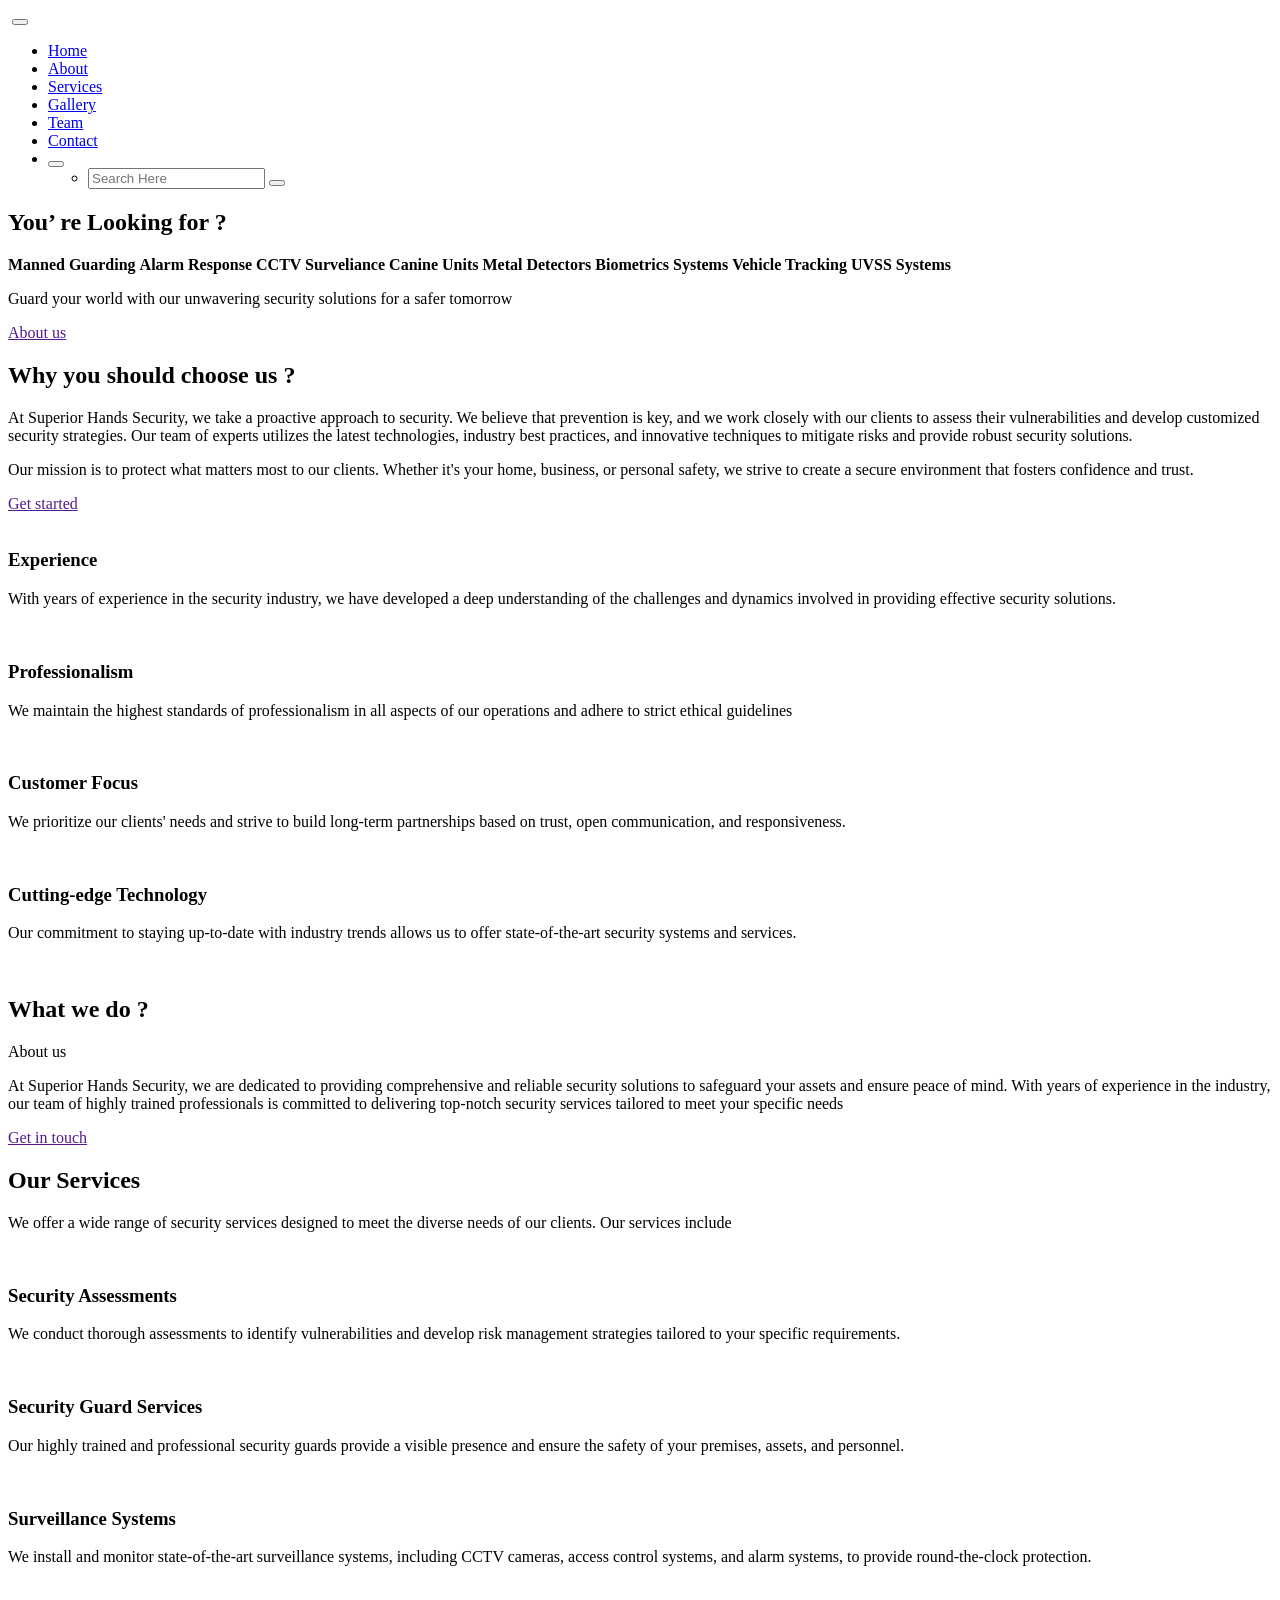
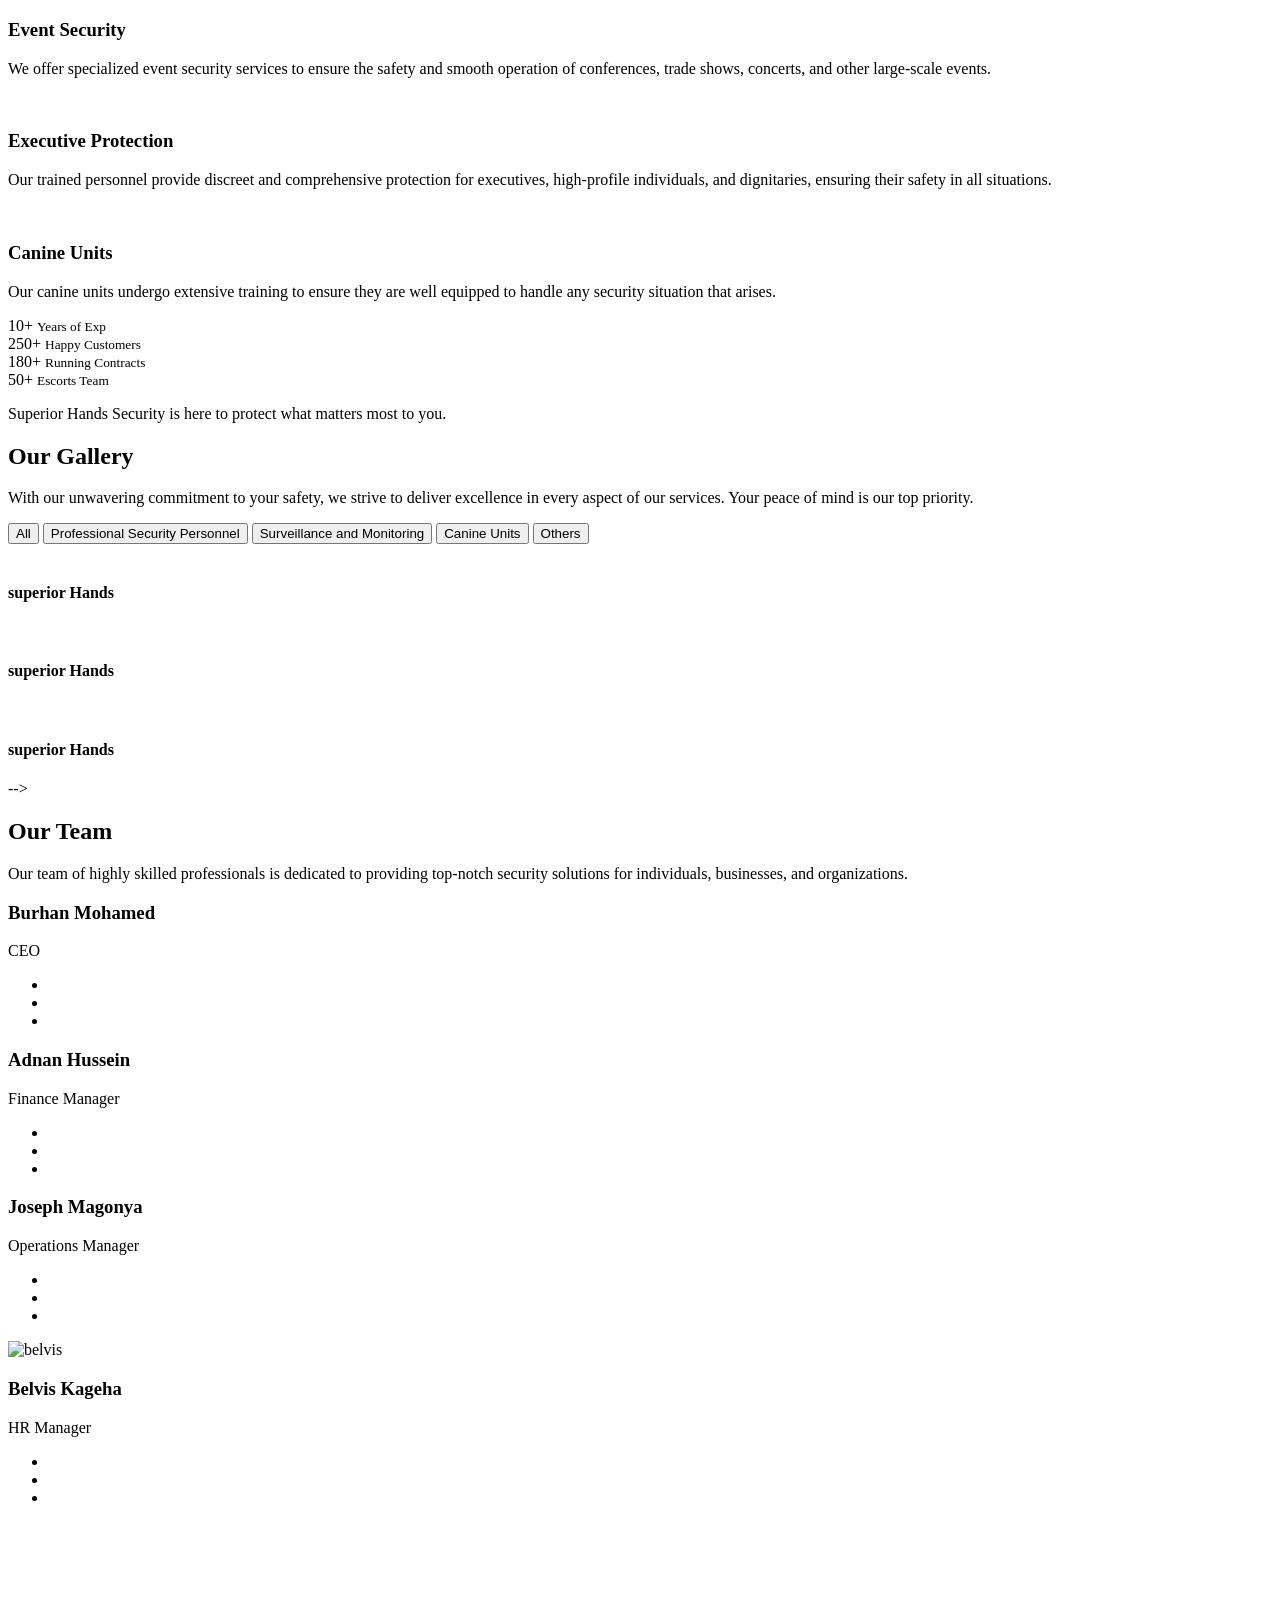
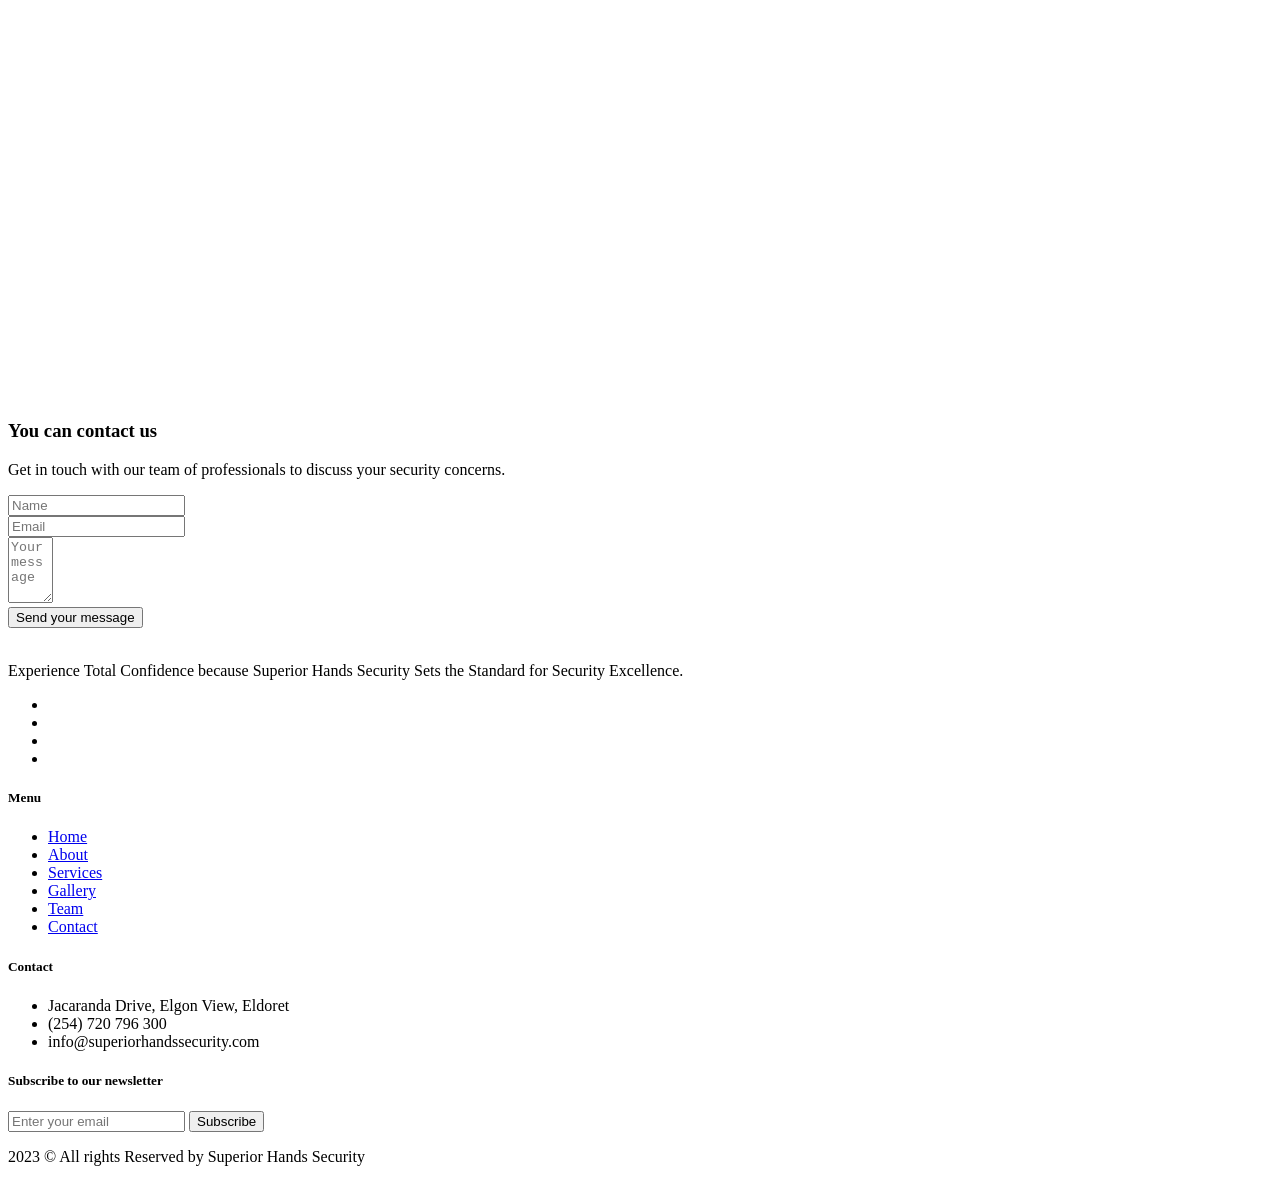
==== index.html @ 791e4190 "Add files via upload" ====
<!DOCTYPE html>
<html lang="en">

<head>
    <!--Metas-->
    <meta charset="UTF-8">
    <meta http-equiv="X-UA-Compatible" content="IE=edge">
    <meta name="viewport" content="width=device-width, initial-scale=1">
    <meta name="description" content="Studuio Landing page Template">
    <title>Superior Hands Security </title>

    <!--External Stylesheets css-->

    <!-- Bootstrap -->
    <link rel="stylesheet" href="assets/css/bootstrap.min.css">

    <!--elegant icon font -->
    <link rel="stylesheet" href="assets/css/elegant-icons.css">
    <!--Animate -->
    <link rel="stylesheet" href="assets/css/animate.css">

    <!-- Owl-carousel-->
    <link rel="stylesheet" href="assets/css/owl.carousel.min.css">
    <link rel="stylesheet" href="assets/css/owl.theme.default.min.css">

    <!-- venobox.css-->

    <link rel="stylesheet" href="assets/css/venobox.css" type="text/css" />


    <!-- Magnific Popup-->
    <link rel="stylesheet" href="assets/css/magnific-popup.css">

    <!--Template Stylesheets css-->

    <link rel="stylesheet" href="assets/css/style.css">
    <link rel="stylesheet" href="assets/css/responsive.css">


    <!-- Fonts styles -->

    <link href="https://fonts.googleapis.com/css?family=Open+Sans:300,400,400i,600,700,800" rel="stylesheet">



    <!-- Favicon -->
    <link rel="shortcut icon" href="assets/images/favicon.png" type="image/x-icon">
    <link rel="icon" href="assets/images/favicon.png" type="image/x-icon">

    <script src="assets/js/modernizr.js"></script>


    <!--[if lt IE 9]>
  <script src="assets/js/html5shiv.min.js"></script>
  <script src="assets/js/respond.min.js"></script>
<![endif]-->
</head>


<body data-spy="scroll" data-target=".navbar-default" data-offset="100">

  <!-- Page Preloader -->

  <div id="loading-page">
    <div id="loading-center-page">
        <div id="loading-center-absolute">

            <div class="loader"></div>
        </div>
    </div>

</div>

<div class="warpper clearfix">


    <header class="navbar-header">

        <nav class="navbar navbar-expand-lg fixed-top">
            <div class="container">

                <a class="navbar-brand" href="#"><img src="assets/images/superior logo.png" alt=""></a>
                <button class="navbar-toggler" type="button" data-toggle="collapse" data-target="#navbarSupportedContent" aria-controls="navbarSupportedContent" aria-expanded="false" aria-label="Toggle navigation">
<span class="navbar-toggler-icon icon_menu"></span>
 </button>

                <div class="collapse navbar-collapse " id="navbarSupportedContent">
                    <ul class="navbar-nav ml-auto">
                           <li class="nav-item active">
                            <a data-scroll="" class="nav-link section-scroll" href="#home">Home</a>
                        </li>
                        <li class="nav-item">
                            <a data-scroll="" class="nav-link section-scroll" href="#about">About</a>
                        </li>
                        <li class="nav-item">
                            <a data-scroll="" class="nav-link section-scroll" href="#services">Services</a>
                        </li>
                        <li class="nav-item">
                            <a data-scroll="" class="nav-link section-scroll" href="#portfolio">Gallery</a>
                        </li>
                        <li class="nav-item">
                            <a data-scroll="" class="nav-link section-scroll" href="#team">Team</a>
                        </li>
                        <!-- <li class="nav-item">
                            <a data-scroll="" class="nav-link section-scroll" href="#blog">Blog</a>
                        </li> -->
                         <!-- <li>
                        <a data-scroll=""  class="nav-link section-scroll" href="#testimonials">Testimonials</a>
                    </li> -->
                        
                          <li>
                        <a data-scroll="" href="#contact" class="nav-link section-scroll">Contact</a>
                    </li>
                        <li>

                            <div class="btn-outer">

                                <div class="dropdown">
                                    <button class="search-box-btn dropdown-toggle" type="button" id="dropdownMenu3" data-toggle="dropdown" aria-haspopup="true" aria-expanded="false"><span class=" icon_search"></span></button>
                                    <ul class="dropdown-menu pull-right search-panel" aria-labelledby="dropdownMenu3">
                                        <li class="panel-outer">
                                            <div class="form-container">
                                                <form method="get" action="#">
                                                    <div class="form-group">
                                                        <input type="search" name="field-name" value="" placeholder="Search Here" required="">
                                                        <button type="submit" class="search-btn"><span class=" icon_search"></span></button>
                                                    </div>
                                                </form>
                                            </div>
                                        </li>
                                    </ul>
                                </div>

                            </div>

                        </li>
                    </ul>

                </div>
            </div>
        </nav>



    </header>
    <!--Header-->

        <!--Begin Hero Section-->

        <section id="home" class="pd-tp-80 hero">



            <div class="container">

                <div class="row">

                    <div class="col-md-12 col-xs-12 col-sm-12">

                        <div class="hero-text">

                            <h2>You’ re Looking for ?</h2>


                            <div id="typed-strings">

                                <b>Manned Guarding</b>
                                <b>Alarm Response</b>
                                <b>CCTV Surveliance</b>
                                <b>Canine Units</b>
                                <b>Metal Detectors</b>
                                <b>Biometrics Systems</b>
                                <b>Vehicle Tracking</b>
                                <b>UVSS Systems</b>

                            </div>

                            <span id="typed"></span>

                            <p>Guard your world with our unwavering security solutions for a safer tomorrow</p>

                            <a href="" class="btn btn-red">About us </a>
                        </div>
                    </div>
                </div>
            </div>
        </section>


        <!--About-->


        <section id="about" class="padd-80">

            <!--container-->

            <div class="container">
                <div class="row ">

                    <div class="col-lg-5 col-md-5 col-xs-12">


                        <h2 class="title-h2">Why you should choose us ?</h2>

                        <p class="font-p mg-tp-30 mg-bt-30">

                            At Superior Hands Security, we take a proactive approach to security. We believe that prevention is key, and we work closely with our clients to assess their vulnerabilities and develop customized security strategies. Our team of experts utilizes the latest technologies, industry best practices, and innovative techniques to mitigate risks and provide robust security solutions.

                        </p>

                        <p class="font-p mg-tp-30 mg-bt-30">

                            Our mission is to protect what matters most to our clients. Whether it's your home, business, or personal safety, we strive to create a secure environment that fosters confidence and trust.

                        </p>

                        <a href="" class="btn btn-red">Get started</a>
                    </div>

                    <div class="col-lg-7 col-md-7 col-xs-12">

                        <div class="row">

                            <div class="col-md-6 col-lg-6 col-xs-12">
                                <div class="icon-block ">

                                    <img src="assets/images/experience_3504016.png" alt="">
                                    <h3>Experience</h3>
                                    <p>With years of experience in the security industry, we have developed a deep understanding of the challenges and dynamics involved in providing effective security solutions.</p>

                                </div>
                            </div>

                            <div class="col-md-6 col-lg-6 col-xs-12">

                                <div class="icon-block ">

                                    <img src="assets/images/badge_5250730.png" alt="">
                                    <h3>Professionalism</h3>
                                    <p>We maintain the highest standards of professionalism in all aspects of our operations and adhere to strict ethical guidelines
                                    </p>

                                </div>
                            </div>

                            <div class="col-md-6 col-lg-6 col-xs-12">
                                <div class="icon-block mg-bt-0">

                                    <img src="assets/images/client_6009897.png" alt="">
                                    <h3>Customer Focus</h3>
                                    <p>We prioritize our clients' needs and strive to build long-term partnerships based on trust, open communication, and responsiveness.</p>

                                </div>
                            </div>

                            <div class="col-md-6 col-lg-6 col-xs-12">
                                <div class="icon-block mg-bt-0">

                                    <img src="assets/images/data-integration_8840655.png" alt="">
                                    <h3>Cutting-edge Technology</h3>
                                    <p>Our commitment to staying up-to-date with industry trends allows us to offer state-of-the-art security systems and services.</p>

                                </div>
                            </div>
                        </div>
                    </div>
                </div>
            </div>
            <!--container-->

        </section>


        <section id="about-features">
            <div class="row">

                <div class="col-lg-6 col-md-6 col-xs-12 bg-image-left bg-video">

                    <div class="video-box">
                        <div class="ply-btn">
                            <a href="./assets/images/video/superior hands security.mp4" class="video-modal"> <img src="assets/images/play.svg" alt=""></a>
                        </div>

                    </div>

                </div>

                <div class="col-lg-6 col-md-6 col-xs-12 bg-left">
                    <div class="features-text">

                        <h2 class="title-h2">What we do ?</h2>
                        <span>About us</span>

                        <p>At Superior Hands Security, we are dedicated to providing comprehensive and reliable security solutions to safeguard your assets and ensure peace of mind. With years of experience in the industry, our team of highly trained professionals is committed to delivering top-notch security services tailored to meet your specific needs
                        </p>
                        <a href="" class="btn btn-red">Get in touch</a>
                    </div>

                </div>
            </div>

        </section>


        <!-- <section id="about-features-1" class="padd-80 ">

            <div class="container">

                <div class="row">

                    <div class="col-lg-6 col-md-6 col-xs-12">


                        <h2 class="title-h2"> Digital Design Studio </h2>
                       <p class="mg-tp-30">

                            Sed ut perspiciatis unde omnis iste natus error sit voluptatem accusantium doloremque laudantium, totam rem aperiam, eaque ipsa quae ab illo inventore veritatis et quasi architecto beatae vitae dicta sunt explicabo.

                        </p>
                        
                        <p class="mg-bt-30">Lorem ipsum dolor sit amet, consectetur adipiscing elit, sed do eiusmod tempor incididunt ut labore et dolore magna aliqua. </p>
                        <div class="row">
                            <div class="col-lg-6 col-md-6">
                                <ul class="list-p">

                                    <li>Excepteur sint occaecat</li>
                                    <li>Excepteur sint occaecat</li>
                                    <li>Excepteur sint occaecat</li>
                                </ul>
                            </div>
                            <div class="col-lg-6 col-md-6">
                                <ul class="list-p">

                                    <li>Excepteur sint occaecat</li>
                                    <li>Excepteur sint occaecat</li>
                                    <li>Excepteur sint occaecat</li>
                                </ul>
                            </div>



                        </div>




                    </div>

                    <div class="col-lg-6 col-md-6 col-xs-12">

                        <h2 class="title-h2">What we offer ? </h2>
                        <p class="mg-tp-30">Sed ut perspiciatis unde omnis iste natus error sit voluptatem accusantium. Ut enim ad minim veniam, quis nostrud exercitation</p>

                           <div class="progrees-bar-content">
                            <div class="progrees-bar-text clearfix">
                                <span class=" float-left">  Web Hosting</span>
                            </div>

                            <div class="progress">
                              <div class="progress-bar" role="progressbar" aria-valuenow="70" aria-valuemin="0" aria-valuemax="100">70</div>
                             </div>
                     
                        </div>
                        <div class="progrees-bar-content">
                            <div class="progrees-bar-text clearfix">
                                <span class=" float-left"> Web Design</span>
                            </div>

                            <div class="progress">
                              <div class="progress-bar" role="progressbar" aria-valuenow="90" aria-valuemin="0" aria-valuemax="100">90</div>
                            </div>

                        </div>

                        <div class="progrees-bar-content">
                            <div class="progrees-bar-text clearfix">
                                <span class=" float-left">BRANDING</span>
                             </div>

                            <div class="progress">
                            <div class="progress-bar" role="progressbar" aria-valuenow="60" aria-valuemin="0" aria-valuemax="100">60</div>
                            </div>

                        </div>

                    </div>
                </div>


            </div>

        </section> -->


        <section id="services" class="pd-tp-80 pd-bt-20 bg-color ">

            <div class="container">

                <div class="row">
                    
                      <div class="row-centered">
                        <div class="col-centered col-lg-7">

                            <h2 class="title-h2">Our Services </h2>

                            <p class="font-p mg-tp-30 mg-bt-60">
                                We offer a wide range of security services designed to meet the diverse needs of our clients. Our services include

                            </p>

                        </div>


                    </div>
                    

                    <div class="col-lg-4 col-md-4">
                        <div class="service-block">

                            <img src="assets/images/quality-assurance_3474762.png" alt="">

                            <h3>Security Assessments</h3>
                            <p>We conduct thorough assessments to identify vulnerabilities and develop risk management strategies tailored to your specific requirements.
                            </p>


                        </div>

                    </div>

                    <div class="col-lg-4 col-md-4">
                        <div class="service-block">

                            <img src="assets/images/policeman_1022382.png" alt="">

                            <h3>Security Guard Services</h3>
                            <p>Our highly trained and professional security guards provide a visible presence and ensure the safety of your premises, assets, and personnel.
                            </p>


                        </div>

                    </div>

                    <div class="col-lg-4 col-md-4">
                        <div class="service-block">

                            <img src="assets/images/cctv-camera_2642550.png" alt="">

                            <h3>Surveillance Systems</h3>
                            <p>We install and monitor state-of-the-art surveillance systems, including CCTV cameras, access control systems, and alarm systems, to provide round-the-clock protection.
                            </p>


                        </div>

                    </div>

                   <div class="col-lg-4 col-md-4">
                        <div class="service-block">

                            <img src="assets/images/schedule_10002365.png" alt="">

                            <h3>Event Security</h3>
                            <p>We offer specialized event security services to ensure the safety and smooth operation of conferences, trade shows, concerts, and other large-scale events.
                            </p>


                        </div>

                    </div>


                   <div class="col-lg-4 col-md-4">
                        <div class="service-block">

                            <img src="assets/images/insurance_6426910.png" alt="">

                            <h3>Executive Protection</h3>
                            <p>Our trained personnel provide discreet and comprehensive protection for executives, high-profile individuals, and dignitaries, ensuring their safety in all situations.
                            </p>


                        </div>

                    </div>

                   <div class="col-lg-4 col-md-4">
                        <div class="service-block">

                            <img src="assets/images/dog_7767490.png" alt="">

                            <h3>Canine Units</h3>
                            <p>Our canine units undergo extensive training to ensure they are well equipped to handle any security situation that arises.
                            </p>


                        </div>

                    </div>

                </div>
            </div>

        </section>


        <section id="numbers" class="padd-40 bg-color-1">
            <div class="container">

                <div class="row">

                    <div class="col-lg-8 col-md-8">
                        <div class="row">
                            <div class="number-block  col-lg-3 col-md-3">
                                <span>10+</span>

                                <small>Years of Exp </small>

                            </div>
                            <div class="number-block   col-lg-3 col-md-3">
                                <span>250+</span>

                                <small>Happy Customers</small>

                            </div>

                            <div class="number-block  col-lg-3 col-md-3">
                                <span>180+</span>

                                <small>Running Contracts</small>

                            </div>

                            <div class="number-block  col-lg-3 col-md-3">
                                <span>50+</span>

                                <small>Escorts Team </small>

                            </div>


                        </div>



                    </div>

                    <div class="col-lg-4 col-md-4">
                        <div class="number-text">
                            <p>Superior Hands Security is here to protect what matters most to you. </p>
                        </div>

                    </div>

                </div>


            </div>
        </section>
      
         <section id="portfolio" class="padd-80 ">

            <div class="container">

                <div class="row">

                    <div class="row-centered">
                        <div class="col-centered col-lg-7">

                            <h2 class="title-h2">Our Gallery </h2>

                            <p class="font-p mg-tp-30 mg-bt-60">
                                With our unwavering commitment to your safety, we strive to deliver excellence in every aspect of our services. Your peace of mind is our top priority.

                            </p>

                        </div>

                        <div class="project-holder">


                            <div class="filter-tab">

                                <button class="btn active filter-btn" data-filter="all">All</button>
                                <button class="btn  filter-btn" data-filter="branding">Professional Security Personnel</button>
                                <button class="btn  filter-btn" data-filter="Web-design">Surveillance and Monitoring</button>
                                <button class="btn   filter-btn" data-filter="Graphic-design">Canine Units</button>
                                <button class="btn  filter-btn" data-filter="other">Others</button>
                            </div>

                            <div class="projetc-inner">

                                <div class="row">

                                    <div class=" col-lg-4 col-md-4">

                                        <div class="filter all branding  Web-design other Graphic-design">

                                            <div class="project_product">

                                                <div class="project-holder">


                                                    <img src="assets/images/portflio/superior1.jpeg" class="img-responsive" alt="" title="">

                                                    <div class="text-holder">
                                                        <div class="text-holder-outer">
                                                            <div class="text-holder-inner">
                                                                <h4>superior Hands</h4>

                                                                <div class="icon-holder">
                                                                    <a href="assets/images/portflio/superior1.jpeg" class="modal-venobox project-link"> 
                                        <i class=" icon_zoom-in_alt"></i>
                                     </a>

                                                                    <!-- <a href="single-portflio.html" class=" project-link"> 
                                        <i class="icon_link_alt"></i> -->
                                     </a>
                                                                </div>

                                                            </div>
                                                        </div>
                                                    </div>




                                                </div>


                                            </div>
                                        </div>

                                    </div>

                                   <div class=" col-lg-4 col-md-4">
                                        <div class="filter all branding Web-design other Graphic-design">

                                            <div class="project_product">

                                                <div class="project-holder">


                                                    <img src="assets/images/portflio/superior2.jpg" class="img-responsive" alt="" title="">

                                                    <div class="text-holder">
                                                        <div class="text-holder-outer">
                                                            <div class="text-holder-inner">
                                                                <h4>superior Hands</h4>

                                                                <div class="icon-holder">
                                                                    <a href="assets/images/portflio/superior2.jpg" class="modal-venobox project-link"> 
                                        <i class=" icon_zoom-in_alt"></i>
                                     </a>

                                                                    <!-- <a href="single-portflio.html" class=" project-link"> 
                                        <i class="icon_link_alt"></i> -->
                                     </a>
                                                                </div>

                                                            </div>
                                                        </div>
                                                    </div>




                                                </div>


                                            </div>
                                        </div>

                                    </div>
                                   <div class=" col-lg-4 col-md-4">
                                        <div class="filter all branding Web-design other Graphic-design">

                                            <div class="project_product">

                                                <div class="project-holder">


                                                    <img src="assets/images/portflio/superior3.jpg" class="img-responsive" alt="" title="">

                                                    <div class="text-holder">
                                                        <div class="text-holder-outer">
                                                            <div class="text-holder-inner">
                                                                <h4>superior Hands</h4>

                                                                <div class="icon-holder">
                                                                    <a href="assets/images/portflio/superior3.jpg" class="modal-venobox project-link"> 
                                        <i class=" icon_zoom-in_alt"></i>
                                     </a>

                                                                    <!-- <a href="single-portflio.html" class=" project-link"> 
                                        <i class="icon_link_alt"></i> -->
                                     </a>
                                                                </div>

                                                            </div>
                                                        </div>
                                                    </div>




                                                </div>


                                            </div>
                                        </div>

                                    </div>
                                   <!-- <div class=" col-lg-4 col-md-4">
                                        <div class="filter all   Web-design other Graphic-design ">

                                            <div class="project_product">

                                                <div class="project-holder">


                                                    <img src="assets/images/portflio/4.jpg" class="img-responsive" alt="" title="">

                                                    <div class="text-holder">
                                                        <div class="text-holder-outer">
                                                            <div class="text-holder-inner">
                                                                <h4>superior Hands</h4>

                                                                <div class="icon-holder">
                                                                    <a href="assets/images/portflio/4.jpg" class="modal-venobox project-link"> 
                                                              <i class=" icon_zoom-in_alt"></i>
                                                                      </a>

                                                                    <a href="single-portflio.html" class=" project-link"> 
                                                               <i class="icon_link_alt"></i>
                                                                     </a>
                                                                </div>

                                                            </div>
                                                        </div>
                                                    </div>




                                                </div>


                                            </div>
                                        </div>

                                    </div> -->
                                    <!-- <div class=" col-lg-4 col-md-4">
                                        <div class="filter all other Web-design">

                                            <div class="project_product">

                                                <div class="project-holder">


                                                    <img src="assets/images/portflio/5.jpg" class="img-responsive" alt="" title="">

                                                    <div class="text-holder">
                                                        <div class="text-holder-outer">
                                                            <div class="text-holder-inner">
                                                                <h4>superior Hands</h4>

                                                                <div class="icon-holder">
                                                                    <a href="assets/images/portflio/5.jpg" class="modal-venobox project-link"> 
                                        <i class=" icon_zoom-in_alt"></i>
                                     </a>

                                                                    <a href="single-portflio.html" class=" project-link"> 
                                        <i class="icon_link_alt"></i>
                                     </a>
                                                                </div>

                                                            </div>
                                                        </div>
                                                    </div>




                                                </div>


                                            </div>
                                        </div>

                                    </div> -->

                                    <!-- <div class=" col-lg-4 col-md-4">
                                        <div class="filter all Web-design">

                                            <div class="project_product">

                                                <div class="project-holder">


                                                    <img src="assets/images/portflio/6.jpg" class="img-responsive" alt="" title="">

                                                    <div class="text-holder">
                                                        <div class="text-holder-outer">
                                                            <div class="text-holder-inner">
                                                                <h4>Superior Hands </h4>

                                                                <div class="icon-holder">
                                                                    <a href="assets/images/portflio/6.jpg" class="modal-venobox project-link"> 
                                        <i class=" icon_zoom-in_alt"></i>
                                     </a>

                                                                    <a href="single-portflio.html" class=" project-link"> 
                                        <i class="icon_link_alt"></i>
                                     </a>
                                                                </div>

                                                            </div>
                                                        </div>
                                                    </div>




                                                </div>


                                            </div>
                                        </div>

                                    </div> -->




                                </div>

                            </div>
                        </div>
                    </div>





                </div>




            </div>


        </section> -->

       <section id="team" class="padd-80 bg-color">
            <div class="container">

                <div class="row">

                    <div class="row-centered">
                        <div class="col-centered col-lg-7">

                            <h2 class="title-h2">Our Team</h2>

                            <p class="font-p mg-tp-30 mg-bt-60">
                                Our team of highly skilled professionals is dedicated to providing top-notch security solutions for individuals, businesses, and organizations.
   
                            </p>

                        </div>
                    </div>

                    <div class="col-lg-3 col-md-3">

                        <div class="team-bloc">
                            <!-- <img src="assets/images/team/abdimalik.jpg" alt=""> -->

                            <h3>Burhan Mohamed</h3>
                            <span>CEO</span>
                            <ul class="social-icon">
                                <li><a href=""><i class="social_facebook"></i></a></li>
                                <li><a href=""><i class="social_twitter"></i></a></li>
                                <li><a href=""><i class="social_linkedin"></i></a></li>
                            </ul>
                        </div>

                    </div>

                    <div class="col-lg-3 col-md-3">

                        <div class="team-bloc">
                            <!-- <img src="assets/images/team/team2.jpg" alt=""> -->

                            <h3>Adnan Hussein</h3>
                            <span>Finance Manager</span>
                            <ul class="social-icon">
                                <li><a href=""><i class="social_facebook"></i></a></li>
                                <li><a href=""><i class="social_twitter"></i></a></li>
                                <li><a href=""><i class="social_linkedin"></i></a></li>
                            </ul>
                        </div>

                    </div>
                    <div class="col-lg-3 col-md-3">

                        <div class="team-bloc">
                            <!-- <img src="assets/images/team/team3.jpg" alt=""> -->

                            <h3>Joseph Magonya</h3>
                            <span>Operations Manager</span>
                            <ul class="social-icon">
                                <li><a href=""><i class="social_facebook"></i></a></li>
                                <li><a href=""><i class="social_twitter"></i></a></li>
                                <li><a href=""><i class="social_linkedin"></i></a></li>
                            </ul>
                        </div>

                    </div>

                    <div class="col-lg-3 col-md-3">
                        <img src="./assets/images/team/d00801ae-f49b-4c2d-93d0-4143d74c8811.jpeg" alt="belvis" style="width: 240px;">
                        <div class="team-bloc">
                            <h3>Belvis Kageha</h3>
                            <span>HR Manager</span>
                            <ul class="social-icon">
                                <li><a href=""><i class="social_facebook"></i></a></li>
                                <li><a href=""><i class="social_twitter"></i></a></li>
                                <li><a href=""><i class="social_linkedin"></i></a></li>
                            </ul>
                        </div>

                    </div>
                </div>
            </div>
        </section>

        <!-- <section id="blog" class="padd-80">
            <div class="container">

                <div class="row">

                    <div class="row-centered">
                        <div class="col-centered col-lg-7">

                            <h2 class="title-h2">Our Blog</h2>

                            <p class="font-p mg-tp-30 mg-bt-60">
                                Sed ut perspiciatis unde omnis iste natus error sit voluptatem accusantium doloremque laudantium, totam rem aperiam, eaque ipsa quae ab

                            </p>

                        </div>
                    </div>

                    <div class="col-lg-4 col-md-4">

                        <div class="blog-inner">

                            <div class="blog-image">
                                <img src="assets/images/blog/blog1.jpg" alt="">

                                <div class="blog-date">
                                    <strong>15</strong>
                                    <span>APR</span>
                                </div>
                            </div>

                            <div class="blog-inner-content">

                                <h3><a href="single-post.html">Excepteur sint occaecat cupidatat non proident</a></h3>
                                <div class="comment-blog">

                                    <ul>
                                        <li><a href=""><i class="icon_ribbon_alt"></i>Strategy</a></li>
                                        <li><a href=""><i class=" icon_comment_alt"></i> 5 Comments</a></li>
                                    </ul>

                                </div>

                                <p>Sed ut perspiciatis unde omnis iste natus error sit voluptatem accusantium doloremque audantium, totam rem aperiam,
                                </p>



                            </div>




                        </div>

                    </div>
                    <div class="col-lg-4 col-md-4">

                        <div class="blog-inner">

                            <div class="blog-image">
                                <img src="assets/images/blog/blog2.jpg" alt="">

                                <div class="blog-date">
                                    <strong>15</strong>
                                    <span>APR</span>
                                </div>
                            </div>

                            <div class="blog-inner-content">

                                <h3><a href="single-post.html">Excepteur sint occaecat cupidatat non proident</a></h3>
                                <div class="comment-blog">

                                    <ul>
                                        <li><a href=""><i class="icon_ribbon_alt"></i>Strategy</a></li>
                                        <li><a href=""><i class=" icon_comment_alt"></i> 5 Comments</a></li>
                                    </ul>

                                </div>

                                <p>Sed ut perspiciatis unde omnis iste natus error sit voluptatem accusantium doloremque audantium, totam rem aperiam,
                                </p>



                            </div>




                        </div>

                    </div>
                    <div class="col-lg-4 col-md-4">

                        <div class="blog-inner">

                            <div class="blog-image">
                                <img src="assets/images/blog/blog3.jpg" alt="">

                                <div class="blog-date">
                                    <strong>15</strong>
                                    <span>APR</span>
                                </div>
                            </div>

                            <div class="blog-inner-content">

                                <h3><a href="single-post.html">Excepteur sint occaecat cupidatat non proident</a></h3>
                                <div class="comment-blog">

                                    <ul>
                                        <li><a href=""><i class="icon_ribbon_alt"></i>Strategy</a></li>
                                        <li><a href=""><i class=" icon_comment_alt"></i> 5 Comments</a></li>
                                    </ul>

                                </div>

                                <p>Sed ut perspiciatis unde omnis iste natus error sit voluptatem accusantium doloremque audantium, totam rem aperiam,
                                </p>



                            </div>




                        </div>

                    </div>


                </div>
            </div>
        </section> -->

<!-- 
        <section id="testimonials" class="padd-80 bg-color-1 clearfix">




            <div class="container">
                <div class="row">

                    <div class="col-lg-6 col-md-6">

                        <div class="quote">
                            <i class="icon_quotations"></i>

                        </div>

                        <h2 class="title-h2 color-white">What our clients are saying</h2>
                    </div>


                    <div class="col-lg-6 col-md-6">



                        <div class="testimonial-caroussel carousel">

                            <div class="item">

                                <div class="row">

                                    <div class="col-lg-3">


                                        <div class="avatar-item">

                                            <img src="assets/images/testimonial/1.jpg" alt="">



                                        </div>

                                    </div>
                                    <div class="col-lg-9">

                                        <div class="item-inner">

                                            <p>
                                                Nam libero tempore, cum soluta nobis est eligen di opt ios cumque nihil impedit quo minus id quo d maxime placeat facere possimus. Sed ut perspi ciatis unde omnis iste natus error sit </p>


                                            <div class="rating">
                                                <span class="icon_star"></span>
                                                <span class="icon_star"></span>
                                                <span class="icon_star"></span>
                                                <span class="icon_star"></span>
                                                <span class="icon_star"></span>
                                            </div>

                                            <div class="avatar-info">

                                                <h4>Kathleen Mills</h4>
                                                <span>Digital constumer</span>

                                            </div>


                                        </div>

                                    </div>
                                </div>

                            </div>

                            <div class="item">


                                <div class="row">
                                    <div class="col-lg-3">

                                        <div class="avatar-item">

                                            <img src="assets/images/testimonial/2.jpg" alt="">

                                        </div>
                                    </div>


                                    <div class="col-lg-9">
                                        <div class="item-inner">

                                            <p>
                                                Nam libero tempore, cum soluta nobis est eligen di opt ios cumque nihil impedit quo minus id quo d maxime placeat facere possimus. Sed ut perspi ciatis unde omnis iste natus error sit </p>


                                            <div class="rating">
                                                <span class="icon_star"></span>
                                                <span class="icon_star"></span>
                                                <span class="icon_star"></span>
                                                <span class="icon_star"></span>
                                                <span class="icon_star"></span>
                                            </div>

                                            <div class="avatar-info">

                                                <h4>Tyler Bryant</h4>
                                                <span>Digital constumer</span>

                                            </div>


                                        </div>
                                    </div>


                                </div>


                            </div>

                            <div class="item">

                                <div class="row">
                                    <div class="col-lg-3">

                                        <div class="avatar-item">

                                            <img src="assets/images/testimonial/3.jpg" alt="">



                                        </div>
                                    </div>
                                    <div class="col-lg-9">

                                        <div class="item-inner">

                                            <p>
                                                Nam libero tempore, cum soluta nobis est eligen di opt ios cumque nihil impedit quo minus id quo d maxime placeat facere possimus. Sed ut perspi ciatis unde omnis iste natus error sit </p>


                                            <div class="rating">
                                                <span class="icon_star"></span>
                                                <span class="icon_star"></span>
                                                <span class="icon_star"></span>
                                                <span class="icon_star"></span>
                                                <span class="icon_star"></span>
                                            </div>
                                            <div class="avatar-info">

                                                <h4>Bruce Wong</h4>
                                                <span>Digital constumer</span>

                                            </div>


                                        </div>
                                    </div>



                                </div>


                            </div>

                        </div>


                    </div>
                </div>


            </div>

        </section> -->


        <!--sponsors clients-->

        <!-- <section id="sponsors" class="pd-tp-80 pd-bt-60">

            <div class="container">
                <div class="row">
                    <div class="client-caroussel">

                        <div class="item">

                            <div class="client-item-img">
                                <img src="assets/images/clients/logo1.png" class="img-responsive " alt=" " title=" ">
                            </div>
                        </div>
                        <div class="item">

                            <div class="client-item-img">
                                <img src="assets/images/clients/logo2.png" class="img-responsive " alt=" " title=" ">
                            </div>
                        </div>

                        <div class="item">

                            <div class="client-item-img">
                                <img src="assets/images/clients/logo3.png " class="img-responsive " alt=" " title=" ">
                            </div>
                        </div>

                        <div class="item">

                            <div class="client-item-img ">
                                <img src="assets/images/clients/logo4.png" class="img-responsive " alt=" " title=" ">
                            </div>
                        </div>

                        <div class="item">

                            <div class="client-item-img">
                                <img src="assets/images/clients/logo5.png" class="img-responsive " alt=" " title=" ">
                            </div>
                        </div>


                    </div>
                </div>
            </div>
        </section> -->
        <!--End sponsors clients-->



        <section id="contact">



            <div class="container-fullwidth clearfix contact-inner">

                <div class="map">


                    <iframe src="https://www.google.com/maps/embed?pb=!1m18!1m12!1m3!1d7979.325370436875!2d35.273821949958794!3d0.5060766397141606!2m3!1f0!2f0!3f0!3m2!1i1024!2i768!4f13.1!3m3!1m2!1s0x178101ead0290ebf%3A0x12be7fec9614abb0!2sJacaranda%20Drive!5e0!3m2!1sen!2ske!4v1689171014540!5m2!1sen!2ske" width="600" height="475" style="border:0;" allowfullscreen="" loading="lazy" referrerpolicy="no-referrer-when-downgrade"></iframe>

                </div>

                <div class="content-map">

                    <h3>You can contact us</h3>
                    <p>Get in touch with our team of professionals to discuss your security concerns.</p>

                    <form action="#" method="get">

                        <div class="form-group">
                            <input type="text" name="filed-name" class="form-control" placeholder="Name">

                        </div>

                        <div class="form-group">
                            <input type="email" name="filed-name" class="form-control" placeholder="Email">

                        </div>

                        <div class="form-group">
                            <textarea class="form-control" rows="4" cols="3" placeholder="Your message "></textarea>

                        </div>
                        <div class="form-group">
                            <button type="submit" class="btn btn-white">Send your message </button>
                        </div>

                    </form>

                </div>
            </div>
        </section>





    </div>
   <footer class="footer">

        <div class="footer-warpper">

            <div class="footer-top">
                <div class="container">

                    <div class="footer-top  clearfix">

                        <div class="footer-bottom-content clearfix">

                            <div class="row">

                                <div class="col-lg-3 col-md-3">



                                    <div class="logo-footer">
                                        <img src="assets/images/superior logo.png" alt="">

                                    </div>
                                    <div class="text-footer">
                                        <p>
                                            Experience Total Confidence because Superior Hands Security Sets the Standard for Security Excellence.
                                        </p>
                                    </div>


                                    <ul class="list-social list-inline">
                                        <li>
                                            <a href="#"   class="btn btn-circle btn-facebook">
                          <i class="social_facebook "></i>
                        </a>
                                        </li>
                                        <li>
                                            <a href="#"   class="btn btn-circle btn-twitter">
                          <i class="social_twitter "></i>
                        </a>
                                        </li>
                                        <li>
                                            <a href="#"   class="btn btn-circle btn-google-plus">
                          <i class="social_googleplus "></i>
                        </a>
                                        </li>
                                        <li>
                                            <a href="#"   class="btn btn-circle btn-instgram">
                          <i class="social_instagram"></i>
                        </a>
                                        </li>

                                    </ul>
                                </div>


                                 <div class="col-lg-3 col-md-3">

                                    <h5>Menu</h5>

                                    <ul class="list-menu">
                                        <li>
                                            <a href="#">Home </a>
                                        </li>

                                        <li>
                                            <a href="#">About</a>
                                        </li>

                                        <li>
                                            <a href="#">Services</a>
                                        </li>

                                        <li>
                                            <a href="#">Gallery</a>
                                        </li>
                                        <li>
                                            <a href="#">Team</a>
                                        </li>
                                        <!-- <li>
                                            <a href="#">Blog</a>
                                        </li> -->
                                        <li>
                                            <a href="#">Contact</a>
                                        </li>

                                    </ul>


                                </div>


                                <div class="col-lg-3 col-md-3">

                                    <h5>Contact </h5>

                                    <ul class="list-contact">

                                        <li>
                                            Jacaranda Drive, Elgon View, Eldoret
                                        </li>
                                        <li>(254) 720 796 300</li>

                                        <li>info@superiorhandssecurity.com</li>


                                    </ul>

                                </div>

                                 <div class="col-lg-3 col-md-3">

                                    <h5>Subscribe to our newsletter</h5>

                                    <!-- Newsletter -->
                                    <div class="newsletter-block">


                                        <div class="subscribe-form">

                                            <form action="#" method="get" class="subscribe-mail">
                                                <div class="form-group">
                                                    <input type="email" class="form-control email-input" placeholder="Enter your email">
                                                    <button type="submit" class="btn btn-subscribe bg-color-1" >Subscribe</button>
                                                </div>
                                                <p class="error-message"></p>
                                                <p class="sucess-message"></p>

                                            </form>
                                        </div>
                                    </div>
                                    <!-- Newsletter -->

                                </div>





                            </div>
                        </div>

                    </div>



                </div>
            </div>

            <div class="footer-bottom">
                <!-- COPYRIGHT TEXT -->

                <div class="copyright">
                    <p>2023 © All rights Reserved by Superior Hands Security</p>
                </div>
                <!-- COPYRIGHT TEXT -->
 
            </div>
        </div>
 
    </footer>


    <!--Footer -->


    <!-- jQuery -->
    <script src="assets/js/jquery-1.12.4.min.js"></script>

    <!-- Bootstrap Plugins -->
    <script src="assets/js/bootstrap.min.js"></script>
    
       <!-- Template Plugins -->
    
    
     <script src="assets/js/jquery.easing.js"></script>
    <script src="assets/js/wow.min.js"></script>
    <script src="assets/js/owl.carousel.min.js"></script>
    <script src="assets/js/magnific-popup.min.js"></script>
    <script src="assets/js/jquery.scrollUp.min.js"></script>
    <script src="assets/js/jquery.ajaxchimp.min.js"></script>
    <script src="assets/js/typed.min.js"></script>
    <script src="assets/js/text-typed.js"></script>
    <script src="assets/js/venobox.min.js"></script>
    <!-- Main js -->
    <script src="assets/js/main.js"></script>
 
</body>
</html>
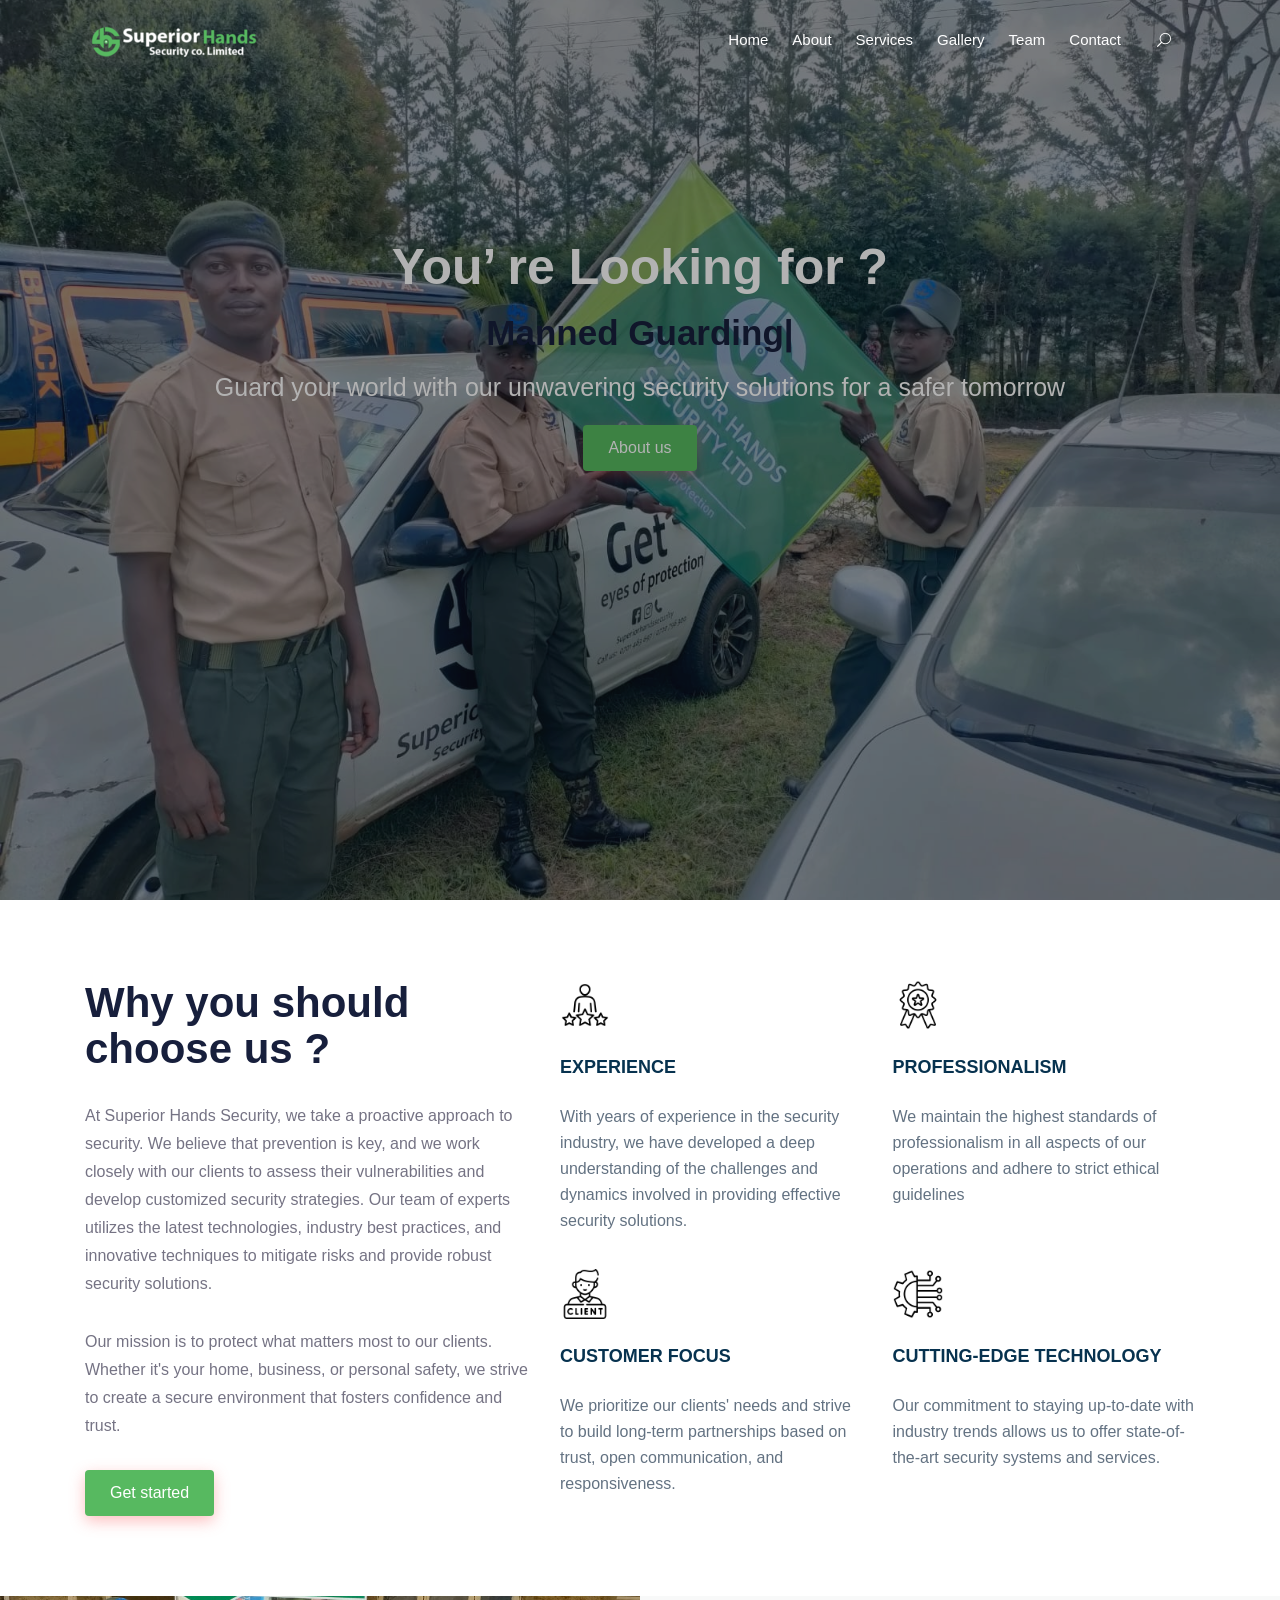
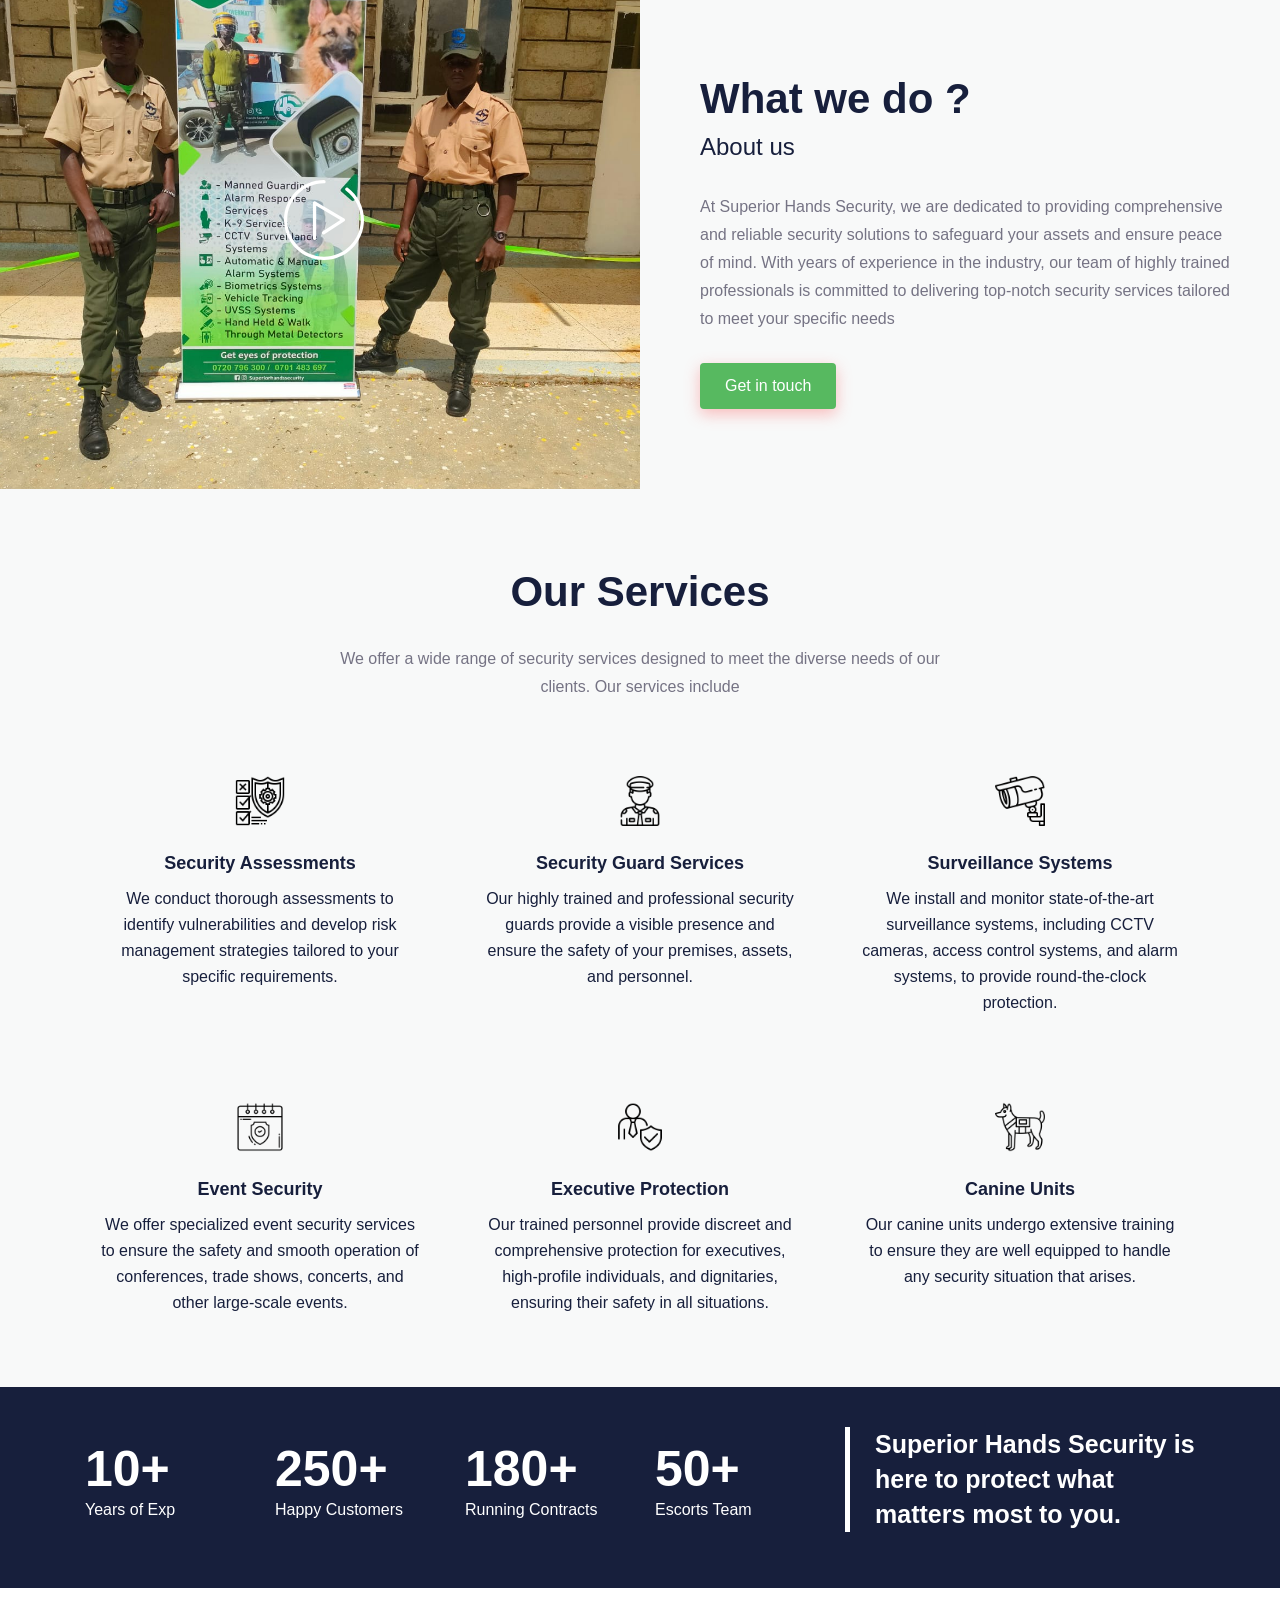
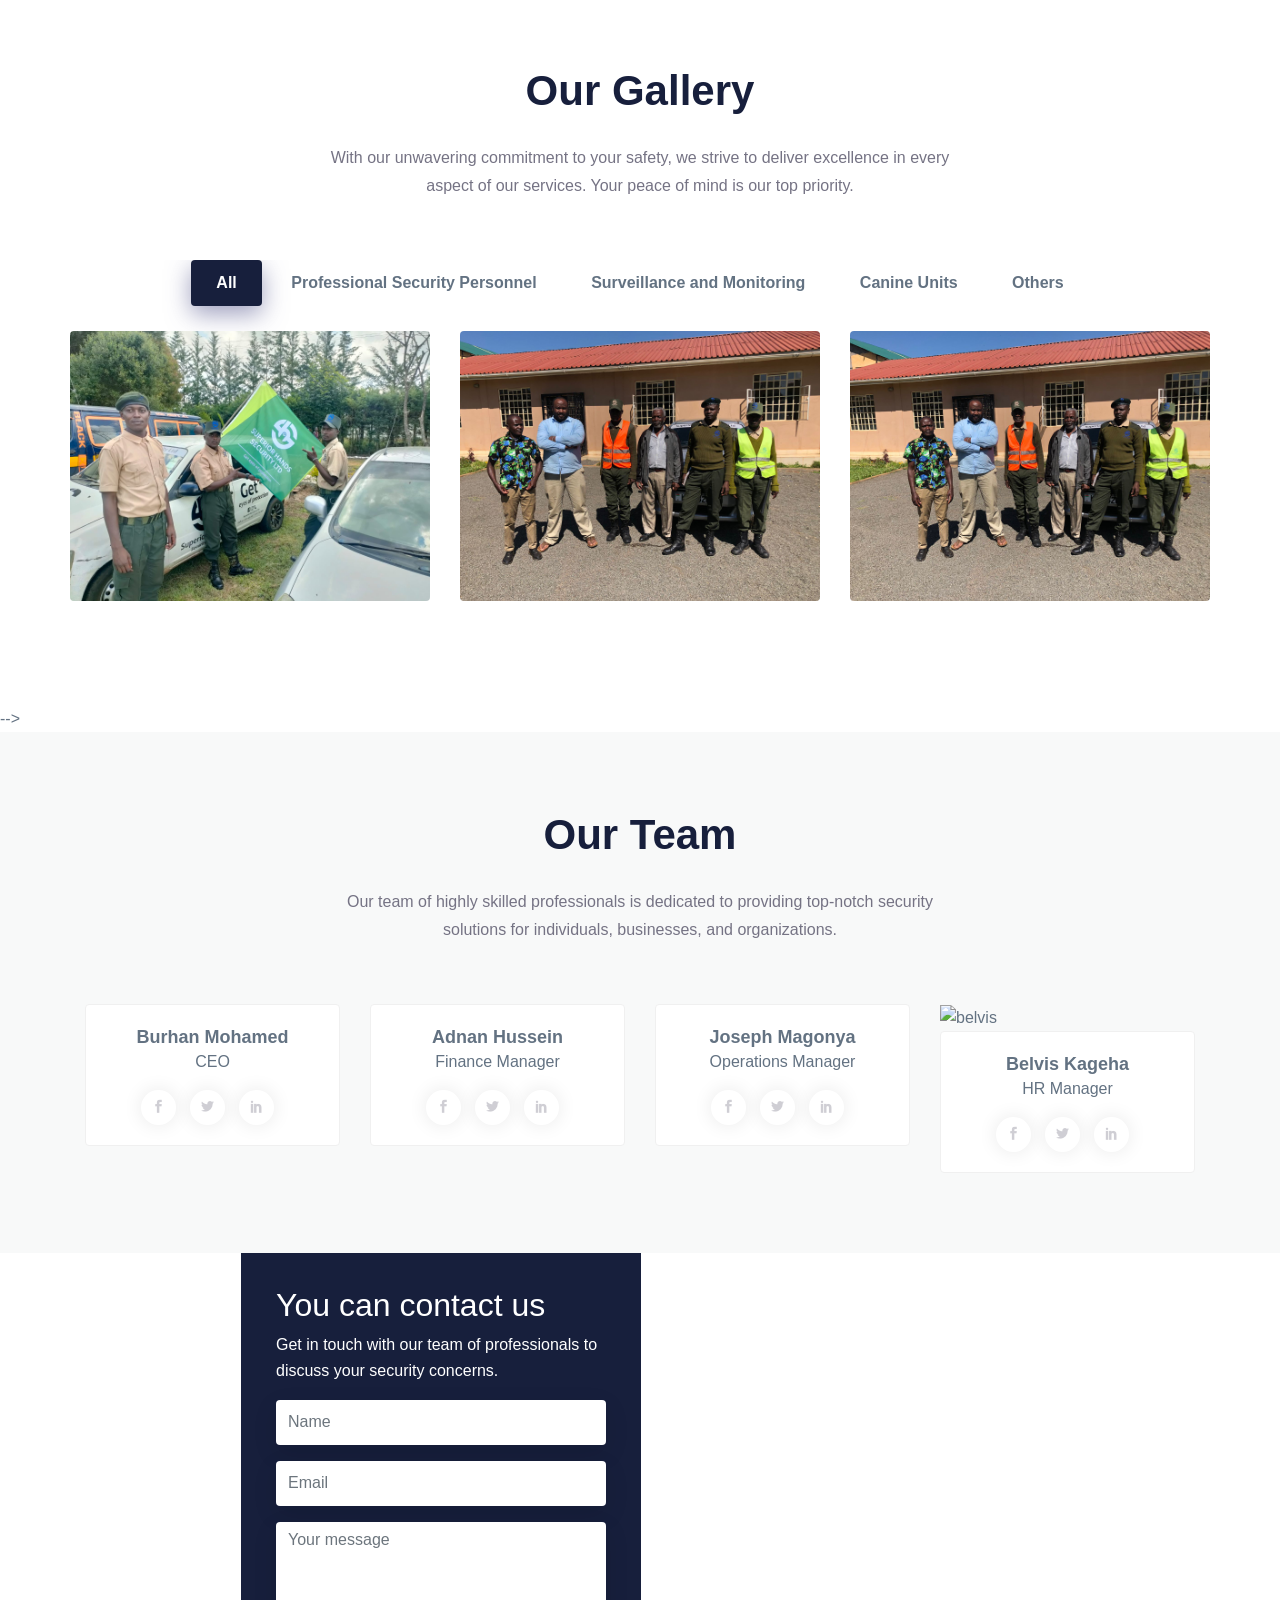
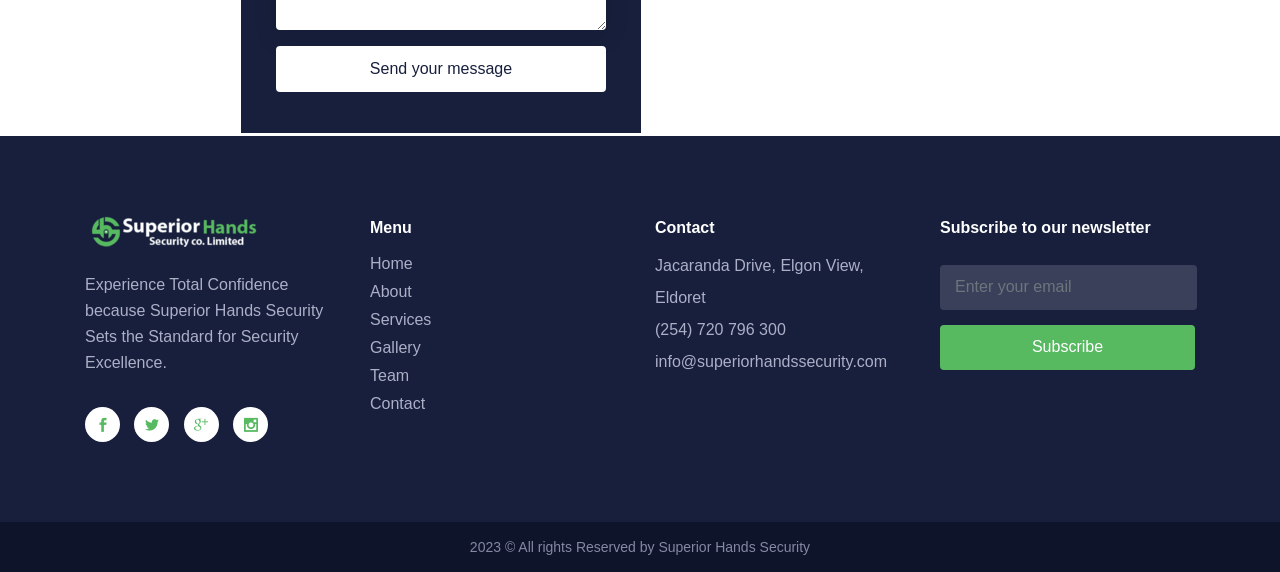
==== commit 9537bf99: "Update index.html" ====
--- a/index.html
+++ b/index.html
@@ -6,7 +6,7 @@
     <meta charset="UTF-8">
     <meta http-equiv="X-UA-Compatible" content="IE=edge">
     <meta name="viewport" content="width=device-width, initial-scale=1">
-    <meta name="description" content="Studuio Landing page Template">
+    <meta name="description" content="Superior Hands Security Limited">
     <title>Superior Hands Security </title>
 
     <!--External Stylesheets css-->
@@ -1537,4 +1537,4 @@
     <script src="assets/js/main.js"></script>
  
 </body>
-</html>+</html>
--- a/assets/css/elegant-icons.css
+++ b/assets/css/elegant-icons.css
@@ -0,0 +1,1157 @@
+@font-face {
+	font-family: 'ElegantIcons';
+	src:url('../fonts/ElegantIcons.eot');
+	src:url('../fonts/ElegantIcons.eot?#iefix') format('embedded-opentype'),
+		url('../fonts/ElegantIcons.woff') format('woff'),
+		url('../fonts/ElegantIcons.ttf') format('truetype'),
+		url('../fonts/ElegantIcons.svg#ElegantIcons') format('svg');
+	font-weight: normal;
+	font-style: normal;
+}
+
+/* Use the following CSS code if you want to use data attributes for inserting your icons */
+[data-icon]:before {
+	font-family: 'ElegantIcons';
+	content: attr(data-icon);
+	speak: none;
+	font-weight: normal;
+	font-variant: normal;
+	text-transform: none;
+	line-height: 1;
+	-webkit-font-smoothing: antialiased;
+	-moz-osx-font-smoothing: grayscale;
+}
+
+/* Use the following CSS code if you want to have a class per icon */
+/*
+Instead of a list of all class selectors,
+you can use the generic selector below, but it's slower:
+[class*="your-class-prefix"] {
+*/
+.arrow_up, .arrow_down, .arrow_left, .arrow_right, .arrow_left-up, .arrow_right-up, .arrow_right-down, .arrow_left-down, .arrow-up-down, .arrow_up-down_alt, .arrow_left-right_alt, .arrow_left-right, .arrow_expand_alt2, .arrow_expand_alt, .arrow_condense, .arrow_expand, .arrow_move, .arrow_carrot-up, .arrow_carrot-down, .arrow_carrot-left, .arrow_carrot-right, .arrow_carrot-2up, .arrow_carrot-2down, .arrow_carrot-2left, .arrow_carrot-2right, .arrow_carrot-up_alt2, .arrow_carrot-down_alt2, .arrow_carrot-left_alt2, .arrow_carrot-right_alt2, .arrow_carrot-2up_alt2, .arrow_carrot-2down_alt2, .arrow_carrot-2left_alt2, .arrow_carrot-2right_alt2, .arrow_triangle-up, .arrow_triangle-down, .arrow_triangle-left, .arrow_triangle-right, .arrow_triangle-up_alt2, .arrow_triangle-down_alt2, .arrow_triangle-left_alt2, .arrow_triangle-right_alt2, .arrow_back, .icon_minus-06, .icon_plus, .icon_close, .icon_check, .icon_minus_alt2, .icon_plus_alt2, .icon_close_alt2, .icon_check_alt2, .icon_zoom-out_alt, .icon_zoom-in_alt, .icon_search, .icon_box-empty, .icon_box-selected, .icon_minus-box, .icon_plus-box, .icon_box-checked, .icon_circle-empty, .icon_circle-slelected, .icon_stop_alt2, .icon_stop, .icon_pause_alt2, .icon_pause, .icon_menu, .icon_menu-square_alt2, .icon_menu-circle_alt2, .icon_ul, .icon_ol, .icon_adjust-horiz, .icon_adjust-vert, .icon_document_alt, .icon_documents_alt, .icon_pencil, .icon_pencil-edit_alt, .icon_pencil-edit, .icon_folder-alt, .icon_folder-open_alt, .icon_folder-add_alt, .icon_info_alt, .icon_error-oct_alt, .icon_error-circle_alt, .icon_error-triangle_alt, .icon_question_alt2, .icon_question, .icon_comment_alt, .icon_chat_alt, .icon_vol-mute_alt, .icon_volume-low_alt, .icon_volume-high_alt, .icon_quotations, .icon_quotations_alt2, .icon_clock_alt, .icon_lock_alt, .icon_lock-open_alt, .icon_key_alt, .icon_cloud_alt, .icon_cloud-upload_alt, .icon_cloud-download_alt, .icon_image, .icon_images, .icon_lightbulb_alt, .icon_gift_alt, .icon_house_alt, .icon_genius, .icon_mobile, .icon_tablet, .icon_laptop, .icon_desktop, .icon_camera_alt, .icon_mail_alt, .icon_cone_alt, .icon_ribbon_alt, .icon_bag_alt, .icon_creditcard, .icon_cart_alt, .icon_paperclip, .icon_tag_alt, .icon_tags_alt, .icon_trash_alt, .icon_cursor_alt, .icon_mic_alt, .icon_compass_alt, .icon_pin_alt, .icon_pushpin_alt, .icon_map_alt, .icon_drawer_alt, .icon_toolbox_alt, .icon_book_alt, .icon_calendar, .icon_film, .icon_table, .icon_contacts_alt, .icon_headphones, .icon_lifesaver, .icon_piechart, .icon_refresh, .icon_link_alt, .icon_link, .icon_loading, .icon_blocked, .icon_archive_alt, .icon_heart_alt, .icon_star_alt, .icon_star-half_alt, .icon_star, .icon_star-half, .icon_tools, .icon_tool, .icon_cog, .icon_cogs, .arrow_up_alt, .arrow_down_alt, .arrow_left_alt, .arrow_right_alt, .arrow_left-up_alt, .arrow_right-up_alt, .arrow_right-down_alt, .arrow_left-down_alt, .arrow_condense_alt, .arrow_expand_alt3, .arrow_carrot_up_alt, .arrow_carrot-down_alt, .arrow_carrot-left_alt, .arrow_carrot-right_alt, .arrow_carrot-2up_alt, .arrow_carrot-2dwnn_alt, .arrow_carrot-2left_alt, .arrow_carrot-2right_alt, .arrow_triangle-up_alt, .arrow_triangle-down_alt, .arrow_triangle-left_alt, .arrow_triangle-right_alt, .icon_minus_alt, .icon_plus_alt, .icon_close_alt, .icon_check_alt, .icon_zoom-out, .icon_zoom-in, .icon_stop_alt, .icon_menu-square_alt, .icon_menu-circle_alt, .icon_document, .icon_documents, .icon_pencil_alt, .icon_folder, .icon_folder-open, .icon_folder-add, .icon_folder_upload, .icon_folder_download, .icon_info, .icon_error-circle, .icon_error-oct, .icon_error-triangle, .icon_question_alt, .icon_comment, .icon_chat, .icon_vol-mute, .icon_volume-low, .icon_volume-high, .icon_quotations_alt, .icon_clock, .icon_lock, .icon_lock-open, .icon_key, .icon_cloud, .icon_cloud-upload, .icon_cloud-download, .icon_lightbulb, .icon_gift, .icon_house, .icon_camera, .icon_mail, .icon_cone, .icon_ribbon, .icon_bag, .icon_cart, .icon_tag, .icon_tags, .icon_trash, .icon_cursor, .icon_mic, .icon_compass, .icon_pin, .icon_pushpin, .icon_map, .icon_drawer, .icon_toolbox, .icon_book, .icon_contacts, .icon_archive, .icon_heart, .icon_profile, .icon_group, .icon_grid-2x2, .icon_grid-3x3, .icon_music, .icon_pause_alt, .icon_phone, .icon_upload, .icon_download, .social_facebook, .social_twitter, .social_pinterest, .social_googleplus, .social_tumblr, .social_tumbleupon, .social_wordpress, .social_instagram, .social_dribbble, .social_vimeo, .social_linkedin, .social_rss, .social_deviantart, .social_share, .social_myspace, .social_skype, .social_youtube, .social_picassa, .social_googledrive, .social_flickr, .social_blogger, .social_spotify, .social_delicious, .social_facebook_circle, .social_twitter_circle, .social_pinterest_circle, .social_googleplus_circle, .social_tumblr_circle, .social_stumbleupon_circle, .social_wordpress_circle, .social_instagram_circle, .social_dribbble_circle, .social_vimeo_circle, .social_linkedin_circle, .social_rss_circle, .social_deviantart_circle, .social_share_circle, .social_myspace_circle, .social_skype_circle, .social_youtube_circle, .social_picassa_circle, .social_googledrive_alt2, .social_flickr_circle, .social_blogger_circle, .social_spotify_circle, .social_delicious_circle, .social_facebook_square, .social_twitter_square, .social_pinterest_square, .social_googleplus_square, .social_tumblr_square, .social_stumbleupon_square, .social_wordpress_square, .social_instagram_square, .social_dribbble_square, .social_vimeo_square, .social_linkedin_square, .social_rss_square, .social_deviantart_square, .social_share_square, .social_myspace_square, .social_skype_square, .social_youtube_square, .social_picassa_square, .social_googledrive_square, .social_flickr_square, .social_blogger_square, .social_spotify_square, .social_delicious_square, .icon_printer, .icon_calulator, .icon_building, .icon_floppy, .icon_drive, .icon_search-2, .icon_id, .icon_id-2, .icon_puzzle, .icon_like, .icon_dislike, .icon_mug, .icon_currency, .icon_wallet, .icon_pens, .icon_easel, .icon_flowchart, .icon_datareport, .icon_briefcase, .icon_shield, .icon_percent, .icon_globe, .icon_globe-2, .icon_target, .icon_hourglass, .icon_balance, .icon_rook, .icon_printer-alt, .icon_calculator_alt, .icon_building_alt, .icon_floppy_alt, .icon_drive_alt, .icon_search_alt, .icon_id_alt, .icon_id-2_alt, .icon_puzzle_alt, .icon_like_alt, .icon_dislike_alt, .icon_mug_alt, .icon_currency_alt, .icon_wallet_alt, .icon_pens_alt, .icon_easel_alt, .icon_flowchart_alt, .icon_datareport_alt, .icon_briefcase_alt, .icon_shield_alt, .icon_percent_alt, .icon_globe_alt, .icon_clipboard {
+	font-family: 'ElegantIcons';
+	speak: none;
+	font-style: normal;
+	font-weight: normal;
+	font-variant: normal;
+	text-transform: none;
+	line-height: 1;
+	-webkit-font-smoothing: antialiased;
+}
+.arrow_up:before {
+	content: "\21";
+}
+.arrow_down:before {
+	content: "\22";
+}
+.arrow_left:before {
+	content: "\23";
+}
+.arrow_right:before {
+	content: "\24";
+}
+.arrow_left-up:before {
+	content: "\25";
+}
+.arrow_right-up:before {
+	content: "\26";
+}
+.arrow_right-down:before {
+	content: "\27";
+}
+.arrow_left-down:before {
+	content: "\28";
+}
+.arrow-up-down:before {
+	content: "\29";
+}
+.arrow_up-down_alt:before {
+	content: "\2a";
+}
+.arrow_left-right_alt:before {
+	content: "\2b";
+}
+.arrow_left-right:before {
+	content: "\2c";
+}
+.arrow_expand_alt2:before {
+	content: "\2d";
+}
+.arrow_expand_alt:before {
+	content: "\2e";
+}
+.arrow_condense:before {
+	content: "\2f";
+}
+.arrow_expand:before {
+	content: "\30";
+}
+.arrow_move:before {
+	content: "\31";
+}
+.arrow_carrot-up:before {
+	content: "\32";
+}
+.arrow_carrot-down:before {
+	content: "\33";
+}
+.arrow_carrot-left:before {
+	content: "\34";
+}
+.arrow_carrot-right:before {
+	content: "\35";
+}
+.arrow_carrot-2up:before {
+	content: "\36";
+}
+.arrow_carrot-2down:before {
+	content: "\37";
+}
+.arrow_carrot-2left:before {
+	content: "\38";
+}
+.arrow_carrot-2right:before {
+	content: "\39";
+}
+.arrow_carrot-up_alt2:before {
+	content: "\3a";
+}
+.arrow_carrot-down_alt2:before {
+	content: "\3b";
+}
+.arrow_carrot-left_alt2:before {
+	content: "\3c";
+}
+.arrow_carrot-right_alt2:before {
+	content: "\3d";
+}
+.arrow_carrot-2up_alt2:before {
+	content: "\3e";
+}
+.arrow_carrot-2down_alt2:before {
+	content: "\3f";
+}
+.arrow_carrot-2left_alt2:before {
+	content: "\40";
+}
+.arrow_carrot-2right_alt2:before {
+	content: "\41";
+}
+.arrow_triangle-up:before {
+	content: "\42";
+}
+.arrow_triangle-down:before {
+	content: "\43";
+}
+.arrow_triangle-left:before {
+	content: "\44";
+}
+.arrow_triangle-right:before {
+	content: "\45";
+}
+.arrow_triangle-up_alt2:before {
+	content: "\46";
+}
+.arrow_triangle-down_alt2:before {
+	content: "\47";
+}
+.arrow_triangle-left_alt2:before {
+	content: "\48";
+}
+.arrow_triangle-right_alt2:before {
+	content: "\49";
+}
+.arrow_back:before {
+	content: "\4a";
+}
+.icon_minus-06:before {
+	content: "\4b";
+}
+.icon_plus:before {
+	content: "\4c";
+}
+.icon_close:before {
+	content: "\4d";
+}
+.icon_check:before {
+	content: "\4e";
+}
+.icon_minus_alt2:before {
+	content: "\4f";
+}
+.icon_plus_alt2:before {
+	content: "\50";
+}
+.icon_close_alt2:before {
+	content: "\51";
+}
+.icon_check_alt2:before {
+	content: "\52";
+}
+.icon_zoom-out_alt:before {
+	content: "\53";
+}
+.icon_zoom-in_alt:before {
+	content: "\54";
+}
+.icon_search:before {
+	content: "\55";
+}
+.icon_box-empty:before {
+	content: "\56";
+}
+.icon_box-selected:before {
+	content: "\57";
+}
+.icon_minus-box:before {
+	content: "\58";
+}
+.icon_plus-box:before {
+	content: "\59";
+}
+.icon_box-checked:before {
+	content: "\5a";
+}
+.icon_circle-empty:before {
+	content: "\5b";
+}
+.icon_circle-slelected:before {
+	content: "\5c";
+}
+.icon_stop_alt2:before {
+	content: "\5d";
+}
+.icon_stop:before {
+	content: "\5e";
+}
+.icon_pause_alt2:before {
+	content: "\5f";
+}
+.icon_pause:before {
+	content: "\60";
+}
+.icon_menu:before {
+	content: "\61";
+}
+.icon_menu-square_alt2:before {
+	content: "\62";
+}
+.icon_menu-circle_alt2:before {
+	content: "\63";
+}
+.icon_ul:before {
+	content: "\64";
+}
+.icon_ol:before {
+	content: "\65";
+}
+.icon_adjust-horiz:before {
+	content: "\66";
+}
+.icon_adjust-vert:before {
+	content: "\67";
+}
+.icon_document_alt:before {
+	content: "\68";
+}
+.icon_documents_alt:before {
+	content: "\69";
+}
+.icon_pencil:before {
+	content: "\6a";
+}
+.icon_pencil-edit_alt:before {
+	content: "\6b";
+}
+.icon_pencil-edit:before {
+	content: "\6c";
+}
+.icon_folder-alt:before {
+	content: "\6d";
+}
+.icon_folder-open_alt:before {
+	content: "\6e";
+}
+.icon_folder-add_alt:before {
+	content: "\6f";
+}
+.icon_info_alt:before {
+	content: "\70";
+}
+.icon_error-oct_alt:before {
+	content: "\71";
+}
+.icon_error-circle_alt:before {
+	content: "\72";
+}
+.icon_error-triangle_alt:before {
+	content: "\73";
+}
+.icon_question_alt2:before {
+	content: "\74";
+}
+.icon_question:before {
+	content: "\75";
+}
+.icon_comment_alt:before {
+	content: "\76";
+}
+.icon_chat_alt:before {
+	content: "\77";
+}
+.icon_vol-mute_alt:before {
+	content: "\78";
+}
+.icon_volume-low_alt:before {
+	content: "\79";
+}
+.icon_volume-high_alt:before {
+	content: "\7a";
+}
+.icon_quotations:before {
+	content: "\7b";
+}
+.icon_quotations_alt2:before {
+	content: "\7c";
+}
+.icon_clock_alt:before {
+	content: "\7d";
+}
+.icon_lock_alt:before {
+	content: "\7e";
+}
+.icon_lock-open_alt:before {
+	content: "\e000";
+}
+.icon_key_alt:before {
+	content: "\e001";
+}
+.icon_cloud_alt:before {
+	content: "\e002";
+}
+.icon_cloud-upload_alt:before {
+	content: "\e003";
+}
+.icon_cloud-download_alt:before {
+	content: "\e004";
+}
+.icon_image:before {
+	content: "\e005";
+}
+.icon_images:before {
+	content: "\e006";
+}
+.icon_lightbulb_alt:before {
+	content: "\e007";
+}
+.icon_gift_alt:before {
+	content: "\e008";
+}
+.icon_house_alt:before {
+	content: "\e009";
+}
+.icon_genius:before {
+	content: "\e00a";
+}
+.icon_mobile:before {
+	content: "\e00b";
+}
+.icon_tablet:before {
+	content: "\e00c";
+}
+.icon_laptop:before {
+	content: "\e00d";
+}
+.icon_desktop:before {
+	content: "\e00e";
+}
+.icon_camera_alt:before {
+	content: "\e00f";
+}
+.icon_mail_alt:before {
+	content: "\e010";
+}
+.icon_cone_alt:before {
+	content: "\e011";
+}
+.icon_ribbon_alt:before {
+	content: "\e012";
+}
+.icon_bag_alt:before {
+	content: "\e013";
+}
+.icon_creditcard:before {
+	content: "\e014";
+}
+.icon_cart_alt:before {
+	content: "\e015";
+}
+.icon_paperclip:before {
+	content: "\e016";
+}
+.icon_tag_alt:before {
+	content: "\e017";
+}
+.icon_tags_alt:before {
+	content: "\e018";
+}
+.icon_trash_alt:before {
+	content: "\e019";
+}
+.icon_cursor_alt:before {
+	content: "\e01a";
+}
+.icon_mic_alt:before {
+	content: "\e01b";
+}
+.icon_compass_alt:before {
+	content: "\e01c";
+}
+.icon_pin_alt:before {
+	content: "\e01d";
+}
+.icon_pushpin_alt:before {
+	content: "\e01e";
+}
+.icon_map_alt:before {
+	content: "\e01f";
+}
+.icon_drawer_alt:before {
+	content: "\e020";
+}
+.icon_toolbox_alt:before {
+	content: "\e021";
+}
+.icon_book_alt:before {
+	content: "\e022";
+}
+.icon_calendar:before {
+	content: "\e023";
+}
+.icon_film:before {
+	content: "\e024";
+}
+.icon_table:before {
+	content: "\e025";
+}
+.icon_contacts_alt:before {
+	content: "\e026";
+}
+.icon_headphones:before {
+	content: "\e027";
+}
+.icon_lifesaver:before {
+	content: "\e028";
+}
+.icon_piechart:before {
+	content: "\e029";
+}
+.icon_refresh:before {
+	content: "\e02a";
+}
+.icon_link_alt:before {
+	content: "\e02b";
+}
+.icon_link:before {
+	content: "\e02c";
+}
+.icon_loading:before {
+	content: "\e02d";
+}
+.icon_blocked:before {
+	content: "\e02e";
+}
+.icon_archive_alt:before {
+	content: "\e02f";
+}
+.icon_heart_alt:before {
+	content: "\e030";
+}
+.icon_star_alt:before {
+	content: "\e031";
+}
+.icon_star-half_alt:before {
+	content: "\e032";
+}
+.icon_star:before {
+	content: "\e033";
+}
+.icon_star-half:before {
+	content: "\e034";
+}
+.icon_tools:before {
+	content: "\e035";
+}
+.icon_tool:before {
+	content: "\e036";
+}
+.icon_cog:before {
+	content: "\e037";
+}
+.icon_cogs:before {
+	content: "\e038";
+}
+.arrow_up_alt:before {
+	content: "\e039";
+}
+.arrow_down_alt:before {
+	content: "\e03a";
+}
+.arrow_left_alt:before {
+	content: "\e03b";
+}
+.arrow_right_alt:before {
+	content: "\e03c";
+}
+.arrow_left-up_alt:before {
+	content: "\e03d";
+}
+.arrow_right-up_alt:before {
+	content: "\e03e";
+}
+.arrow_right-down_alt:before {
+	content: "\e03f";
+}
+.arrow_left-down_alt:before {
+	content: "\e040";
+}
+.arrow_condense_alt:before {
+	content: "\e041";
+}
+.arrow_expand_alt3:before {
+	content: "\e042";
+}
+.arrow_carrot_up_alt:before {
+	content: "\e043";
+}
+.arrow_carrot-down_alt:before {
+	content: "\e044";
+}
+.arrow_carrot-left_alt:before {
+	content: "\e045";
+}
+.arrow_carrot-right_alt:before {
+	content: "\e046";
+}
+.arrow_carrot-2up_alt:before {
+	content: "\e047";
+}
+.arrow_carrot-2dwnn_alt:before {
+	content: "\e048";
+}
+.arrow_carrot-2left_alt:before {
+	content: "\e049";
+}
+.arrow_carrot-2right_alt:before {
+	content: "\e04a";
+}
+.arrow_triangle-up_alt:before {
+	content: "\e04b";
+}
+.arrow_triangle-down_alt:before {
+	content: "\e04c";
+}
+.arrow_triangle-left_alt:before {
+	content: "\e04d";
+}
+.arrow_triangle-right_alt:before {
+	content: "\e04e";
+}
+.icon_minus_alt:before {
+	content: "\e04f";
+}
+.icon_plus_alt:before {
+	content: "\e050";
+}
+.icon_close_alt:before {
+	content: "\e051";
+}
+.icon_check_alt:before {
+	content: "\e052";
+}
+.icon_zoom-out:before {
+	content: "\e053";
+}
+.icon_zoom-in:before {
+	content: "\e054";
+}
+.icon_stop_alt:before {
+	content: "\e055";
+}
+.icon_menu-square_alt:before {
+	content: "\e056";
+}
+.icon_menu-circle_alt:before {
+	content: "\e057";
+}
+.icon_document:before {
+	content: "\e058";
+}
+.icon_documents:before {
+	content: "\e059";
+}
+.icon_pencil_alt:before {
+	content: "\e05a";
+}
+.icon_folder:before {
+	content: "\e05b";
+}
+.icon_folder-open:before {
+	content: "\e05c";
+}
+.icon_folder-add:before {
+	content: "\e05d";
+}
+.icon_folder_upload:before {
+	content: "\e05e";
+}
+.icon_folder_download:before {
+	content: "\e05f";
+}
+.icon_info:before {
+	content: "\e060";
+}
+.icon_error-circle:before {
+	content: "\e061";
+}
+.icon_error-oct:before {
+	content: "\e062";
+}
+.icon_error-triangle:before {
+	content: "\e063";
+}
+.icon_question_alt:before {
+	content: "\e064";
+}
+.icon_comment:before {
+	content: "\e065";
+}
+.icon_chat:before {
+	content: "\e066";
+}
+.icon_vol-mute:before {
+	content: "\e067";
+}
+.icon_volume-low:before {
+	content: "\e068";
+}
+.icon_volume-high:before {
+	content: "\e069";
+}
+.icon_quotations_alt:before {
+	content: "\e06a";
+}
+.icon_clock:before {
+	content: "\e06b";
+}
+.icon_lock:before {
+	content: "\e06c";
+}
+.icon_lock-open:before {
+	content: "\e06d";
+}
+.icon_key:before {
+	content: "\e06e";
+}
+.icon_cloud:before {
+	content: "\e06f";
+}
+.icon_cloud-upload:before {
+	content: "\e070";
+}
+.icon_cloud-download:before {
+	content: "\e071";
+}
+.icon_lightbulb:before {
+	content: "\e072";
+}
+.icon_gift:before {
+	content: "\e073";
+}
+.icon_house:before {
+	content: "\e074";
+}
+.icon_camera:before {
+	content: "\e075";
+}
+.icon_mail:before {
+	content: "\e076";
+}
+.icon_cone:before {
+	content: "\e077";
+}
+.icon_ribbon:before {
+	content: "\e078";
+}
+.icon_bag:before {
+	content: "\e079";
+}
+.icon_cart:before {
+	content: "\e07a";
+}
+.icon_tag:before {
+	content: "\e07b";
+}
+.icon_tags:before {
+	content: "\e07c";
+}
+.icon_trash:before {
+	content: "\e07d";
+}
+.icon_cursor:before {
+	content: "\e07e";
+}
+.icon_mic:before {
+	content: "\e07f";
+}
+.icon_compass:before {
+	content: "\e080";
+}
+.icon_pin:before {
+	content: "\e081";
+}
+.icon_pushpin:before {
+	content: "\e082";
+}
+.icon_map:before {
+	content: "\e083";
+}
+.icon_drawer:before {
+	content: "\e084";
+}
+.icon_toolbox:before {
+	content: "\e085";
+}
+.icon_book:before {
+	content: "\e086";
+}
+.icon_contacts:before {
+	content: "\e087";
+}
+.icon_archive:before {
+	content: "\e088";
+}
+.icon_heart:before {
+	content: "\e089";
+}
+.icon_profile:before {
+	content: "\e08a";
+}
+.icon_group:before {
+	content: "\e08b";
+}
+.icon_grid-2x2:before {
+	content: "\e08c";
+}
+.icon_grid-3x3:before {
+	content: "\e08d";
+}
+.icon_music:before {
+	content: "\e08e";
+}
+.icon_pause_alt:before {
+	content: "\e08f";
+}
+.icon_phone:before {
+	content: "\e090";
+}
+.icon_upload:before {
+	content: "\e091";
+}
+.icon_download:before {
+	content: "\e092";
+}
+.social_facebook:before {
+	content: "\e093";
+}
+.social_twitter:before {
+	content: "\e094";
+}
+.social_pinterest:before {
+	content: "\e095";
+}
+.social_googleplus:before {
+	content: "\e096";
+}
+.social_tumblr:before {
+	content: "\e097";
+}
+.social_tumbleupon:before {
+	content: "\e098";
+}
+.social_wordpress:before {
+	content: "\e099";
+}
+.social_instagram:before {
+	content: "\e09a";
+}
+.social_dribbble:before {
+	content: "\e09b";
+}
+.social_vimeo:before {
+	content: "\e09c";
+}
+.social_linkedin:before {
+	content: "\e09d";
+}
+.social_rss:before {
+	content: "\e09e";
+}
+.social_deviantart:before {
+	content: "\e09f";
+}
+.social_share:before {
+	content: "\e0a0";
+}
+.social_myspace:before {
+	content: "\e0a1";
+}
+.social_skype:before {
+	content: "\e0a2";
+}
+.social_youtube:before {
+	content: "\e0a3";
+}
+.social_picassa:before {
+	content: "\e0a4";
+}
+.social_googledrive:before {
+	content: "\e0a5";
+}
+.social_flickr:before {
+	content: "\e0a6";
+}
+.social_blogger:before {
+	content: "\e0a7";
+}
+.social_spotify:before {
+	content: "\e0a8";
+}
+.social_delicious:before {
+	content: "\e0a9";
+}
+.social_facebook_circle:before {
+	content: "\e0aa";
+}
+.social_twitter_circle:before {
+	content: "\e0ab";
+}
+.social_pinterest_circle:before {
+	content: "\e0ac";
+}
+.social_googleplus_circle:before {
+	content: "\e0ad";
+}
+.social_tumblr_circle:before {
+	content: "\e0ae";
+}
+.social_stumbleupon_circle:before {
+	content: "\e0af";
+}
+.social_wordpress_circle:before {
+	content: "\e0b0";
+}
+.social_instagram_circle:before {
+	content: "\e0b1";
+}
+.social_dribbble_circle:before {
+	content: "\e0b2";
+}
+.social_vimeo_circle:before {
+	content: "\e0b3";
+}
+.social_linkedin_circle:before {
+	content: "\e0b4";
+}
+.social_rss_circle:before {
+	content: "\e0b5";
+}
+.social_deviantart_circle:before {
+	content: "\e0b6";
+}
+.social_share_circle:before {
+	content: "\e0b7";
+}
+.social_myspace_circle:before {
+	content: "\e0b8";
+}
+.social_skype_circle:before {
+	content: "\e0b9";
+}
+.social_youtube_circle:before {
+	content: "\e0ba";
+}
+.social_picassa_circle:before {
+	content: "\e0bb";
+}
+.social_googledrive_alt2:before {
+	content: "\e0bc";
+}
+.social_flickr_circle:before {
+	content: "\e0bd";
+}
+.social_blogger_circle:before {
+	content: "\e0be";
+}
+.social_spotify_circle:before {
+	content: "\e0bf";
+}
+.social_delicious_circle:before {
+	content: "\e0c0";
+}
+.social_facebook_square:before {
+	content: "\e0c1";
+}
+.social_twitter_square:before {
+	content: "\e0c2";
+}
+.social_pinterest_square:before {
+	content: "\e0c3";
+}
+.social_googleplus_square:before {
+	content: "\e0c4";
+}
+.social_tumblr_square:before {
+	content: "\e0c5";
+}
+.social_stumbleupon_square:before {
+	content: "\e0c6";
+}
+.social_wordpress_square:before {
+	content: "\e0c7";
+}
+.social_instagram_square:before {
+	content: "\e0c8";
+}
+.social_dribbble_square:before {
+	content: "\e0c9";
+}
+.social_vimeo_square:before {
+	content: "\e0ca";
+}
+.social_linkedin_square:before {
+	content: "\e0cb";
+}
+.social_rss_square:before {
+	content: "\e0cc";
+}
+.social_deviantart_square:before {
+	content: "\e0cd";
+}
+.social_share_square:before {
+	content: "\e0ce";
+}
+.social_myspace_square:before {
+	content: "\e0cf";
+}
+.social_skype_square:before {
+	content: "\e0d0";
+}
+.social_youtube_square:before {
+	content: "\e0d1";
+}
+.social_picassa_square:before {
+	content: "\e0d2";
+}
+.social_googledrive_square:before {
+	content: "\e0d3";
+}
+.social_flickr_square:before {
+	content: "\e0d4";
+}
+.social_blogger_square:before {
+	content: "\e0d5";
+}
+.social_spotify_square:before {
+	content: "\e0d6";
+}
+.social_delicious_square:before {
+	content: "\e0d7";
+}
+.icon_printer:before {
+	content: "\e103";
+}
+.icon_calulator:before {
+	content: "\e0ee";
+}
+.icon_building:before {
+	content: "\e0ef";
+}
+.icon_floppy:before {
+	content: "\e0e8";
+}
+.icon_drive:before {
+	content: "\e0ea";
+}
+.icon_search-2:before {
+	content: "\e101";
+}
+.icon_id:before {
+	content: "\e107";
+}
+.icon_id-2:before {
+	content: "\e108";
+}
+.icon_puzzle:before {
+	content: "\e102";
+}
+.icon_like:before {
+	content: "\e106";
+}
+.icon_dislike:before {
+	content: "\e0eb";
+}
+.icon_mug:before {
+	content: "\e105";
+}
+.icon_currency:before {
+	content: "\e0ed";
+}
+.icon_wallet:before {
+	content: "\e100";
+}
+.icon_pens:before {
+	content: "\e104";
+}
+.icon_easel:before {
+	content: "\e0e9";
+}
+.icon_flowchart:before {
+	content: "\e109";
+}
+.icon_datareport:before {
+	content: "\e0ec";
+}
+.icon_briefcase:before {
+	content: "\e0fe";
+}
+.icon_shield:before {
+	content: "\e0f6";
+}
+.icon_percent:before {
+	content: "\e0fb";
+}
+.icon_globe:before {
+	content: "\e0e2";
+}
+.icon_globe-2:before {
+	content: "\e0e3";
+}
+.icon_target:before {
+	content: "\e0f5";
+}
+.icon_hourglass:before {
+	content: "\e0e1";
+}
+.icon_balance:before {
+	content: "\e0ff";
+}
+.icon_rook:before {
+	content: "\e0f8";
+}
+.icon_printer-alt:before {
+	content: "\e0fa";
+}
+.icon_calculator_alt:before {
+	content: "\e0e7";
+}
+.icon_building_alt:before {
+	content: "\e0fd";
+}
+.icon_floppy_alt:before {
+	content: "\e0e4";
+}
+.icon_drive_alt:before {
+	content: "\e0e5";
+}
+.icon_search_alt:before {
+	content: "\e0f7";
+}
+.icon_id_alt:before {
+	content: "\e0e0";
+}
+.icon_id-2_alt:before {
+	content: "\e0fc";
+}
+.icon_puzzle_alt:before {
+	content: "\e0f9";
+}
+.icon_like_alt:before {
+	content: "\e0dd";
+}
+.icon_dislike_alt:before {
+	content: "\e0f1";
+}
+.icon_mug_alt:before {
+	content: "\e0dc";
+}
+.icon_currency_alt:before {
+	content: "\e0f3";
+}
+.icon_wallet_alt:before {
+	content: "\e0d8";
+}
+.icon_pens_alt:before {
+	content: "\e0db";
+}
+.icon_easel_alt:before {
+	content: "\e0f0";
+}
+.icon_flowchart_alt:before {
+	content: "\e0df";
+}
+.icon_datareport_alt:before {
+	content: "\e0f2";
+}
+.icon_briefcase_alt:before {
+	content: "\e0f4";
+}
+.icon_shield_alt:before {
+	content: "\e0d9";
+}
+.icon_percent_alt:before {
+	content: "\e0da";
+}
+.icon_globe_alt:before {
+	content: "\e0de";
+}
+.icon_clipboard:before {
+	content: "\e0e6";
+}
+
+
+	.glyph {
+		float: left;
+		text-align: center;
+		padding: .75em;
+		margin: .4em 1.5em .75em 0;
+		width: 6em;
+text-shadow: none;
+	}
+        .glyph_big {
+        font-size: 128px;
+        color: #59c5dc;
+        float: left;
+        margin-right: 20px;
+        }
+
+        .glyph div { padding-bottom: 10px;}
+
+	.glyph input {
+		font-family: consolas, monospace;
+		font-size: 12px;
+		width: 100%;
+		text-align: center;
+		border: 0;
+		box-shadow: 0 0 0 1px #ccc;
+		padding: .2em;
+                -moz-border-radius: 5px;
+                -webkit-border-radius: 5px;
+	}
+	.centered {
+		margin-left: auto;
+		margin-right: auto;
+	}
+	.glyph .fs1 {
+		font-size: 2em;
+	}
--- a/assets/css/venobox.css
+++ b/assets/css/venobox.css
@@ -0,0 +1,229 @@
+/* ------ venobox.css --------*/
+.vbox-overlay *, .vbox-overlay *:before, .vbox-overlay *:after{
+    -webkit-backface-visibility: hidden;
+    -webkit-box-sizing:border-box;
+    -moz-box-sizing:border-box;
+    box-sizing:border-box;
+
+}
+.vbox-overlay{
+    background: rgba(0,0,0,0.85);
+    width: 100%;
+    height: auto;
+    position: fixed;
+    top: 0;
+    left: 0;
+    bottom: 0;
+    z-index: 9999;
+    opacity: 0;
+    overflow-x: hidden;
+    overflow-y: auto;
+}
+.vbox-preloader{
+    display: none;
+}
+/* ----- navigation ----- */
+.vbox-title{
+    top: -1px;
+    color: rgb(210, 210, 210);
+    background-color: rgb(22, 22, 23);
+    display: block;
+    width: 100%;
+    height: 40px;
+    float: left;
+    text-align: center;
+    line-height: 28px;
+    font-size: 12px;
+    padding: 6px 40px;
+    overflow: hidden;
+    position: fixed;
+    display: none;
+    left: 0;
+    z-index: 1050;
+}
+.vbox-close{
+        cursor: pointer;
+    position: fixed;
+    top: 50px;
+    right: 50px;
+    width: 50px;
+    height: 40px;
+    color: rgb(210, 210, 210);
+    background-color: transparent;
+    padding: 6px;
+    display: block;
+    background-position: 10px center;
+    overflow: hidden;
+    font-size: 24px;
+    line-height: 1;
+    text-align: center;
+    z-index: 1050;
+}
+.vbox-num{
+    cursor: pointer;
+    position: fixed;
+    left: 0;
+    height: 40px;
+    display: block;
+    overflow: hidden;
+    line-height: 28px;
+    font-size: 12px;
+    padding: 6px 10px;
+    display: none;
+    z-index: 1050;
+}
+/* ----- navigation ARROWS ----- */
+.vbox-next, .vbox-prev{
+    position: fixed;
+    top: 50%;
+    margin-top: -15px;
+    overflow: hidden;
+    cursor: pointer;
+    display: block;
+    width: 45px;
+    height: 45px;
+    z-index: 1050;
+}
+.vbox-next span, .vbox-prev span{
+    position: relative;
+    width: 20px;
+    height: 20px;
+    border: 2px solid transparent;
+    border-top-color: #B6B6B6;
+    border-right-color: #B6B6B6;
+    text-indent: -100px;
+    position: absolute;
+    top: 8px;
+    display: block;
+}
+.vbox-prev{
+    left: 15px;
+}
+.vbox-next{
+    right: 15px;
+}
+.vbox-prev span{
+    left: 10px;
+    -ms-transform: rotate(-135deg);
+    -webkit-transform: rotate(-135deg);
+    transform: rotate(-135deg);
+}
+.vbox-next span{
+    -ms-transform: rotate(45deg);
+    -webkit-transform: rotate(45deg);
+    transform: rotate(45deg);
+    right: 10px;
+}
+/* ------- inline window ------ */
+.vbox-inline{
+    width: 420px;
+    height: 315px;
+    height: 70vh;
+    padding: 10px;
+    background: #fff;
+    margin: 0 auto;
+    overflow: auto;
+    text-align: left;
+}
+/* ------- Video & iFrames window ------ */
+.venoframe{
+    max-width: 100%;
+    width: 100%;
+    border: none;
+    width: 100%;
+    height: 260px;
+    height: 70vh;
+}
+.venoframe.vbvid{
+    height: 260px;
+}
+@media (min-width: 768px) {
+    .venoframe, .vbox-inline{
+        width: 90%;
+        height: 360px;
+        height: 70vh;
+    }
+    .venoframe.vbvid{
+        width: 640px;
+        height: 360px;
+    }
+}
+@media (min-width: 992px) {
+    .venoframe, .vbox-inline{
+        max-width: 1200px;
+        width: 80%;
+        height: 540px;
+        height: 70vh;
+    }
+    .venoframe.vbvid{
+        width: 960px;
+        height: 540px;
+    }
+}
+/* 
+Please do NOT edit this part! 
+or at least read this note: http://i.imgur.com/7C0ws9e.gif
+*/
+.vbox-open{
+    overflow: hidden;
+}
+.vbox-container{
+    position: absolute;
+    left: 0;
+    right: 0;
+    top: 0;
+    bottom: 0;
+    overflow-x: hidden;
+    overflow-y: scroll;
+    overflow-scrolling: touch;
+    -webkit-overflow-scrolling: touch;
+    z-index: 20;
+    max-height: 100%;
+
+}
+
+.vbox-content{
+    text-align: center;
+    float: left;
+    width: 100%;
+    position: relative;
+    overflow: hidden;
+    padding: 20px 10px;
+}
+.vbox-container img{
+    max-width: 100%;
+    height: auto;
+}
+.figlio{
+    box-shadow: 0 0 12px rgba(0,0,0,0.19), 0 6px 6px rgba(0,0,0,0.23);
+    max-width: 100%;
+    text-align: initial;
+}
+img.figlio{
+    -webkit-user-select: none;
+-khtml-user-select: none;
+-moz-user-select: none;
+-o-user-select: none;
+user-select: none;
+}
+.vbox-content.swipe-left{
+    margin-left: -200px !important;
+}
+.vbox-content.swipe-right{
+    margin-left: 200px !important;
+}
+.animated{
+    webkit-transition: margin 300ms ease-out;
+    transition: margin 300ms ease-out;
+}
+.animate-in{
+    opacity: 1;
+}
+.animate-out{
+    opacity: 0;
+}
+/* ---------- preloader ----------
+ * SPINKIT 
+ * http://tobiasahlin.com/spinkit/
+-------------------------------- */
+.sk-double-bounce,.sk-rotating-plane{width:40px;height:40px;margin:40px auto}.sk-rotating-plane{background-color:#333;-webkit-backface-visibility:visible;-moz-backface-visibility:visible;backface-visibility:visible;-webkit-animation:sk-rotatePlane 1.2s infinite ease-in-out;animation:sk-rotatePlane 1.2s infinite ease-in-out}@-webkit-keyframes sk-rotatePlane{0%{-webkit-transform:perspective(120px) rotateX(0) rotateY(0);transform:perspective(120px) rotateX(0) rotateY(0)}50%{-webkit-transform:perspective(120px) rotateX(-180.1deg) rotateY(0);transform:perspective(120px) rotateX(-180.1deg) rotateY(0)}100%{-webkit-transform:perspective(120px) rotateX(-180deg) rotateY(-179.9deg);transform:perspective(120px) rotateX(-180deg) rotateY(-179.9deg)}}@keyframes sk-rotatePlane{0%{-webkit-transform:perspective(120px) rotateX(0) rotateY(0);transform:perspective(120px) rotateX(0) rotateY(0)}50%{-webkit-transform:perspective(120px) rotateX(-180.1deg) rotateY(0);transform:perspective(120px) rotateX(-180.1deg) rotateY(0)}100%{-webkit-transform:perspective(120px) rotateX(-180deg) rotateY(-179.9deg);transform:perspective(120px) rotateX(-180deg) rotateY(-179.9deg)}}.sk-double-bounce{position:relative}.sk-double-bounce .sk-child{width:100%;height:100%;border-radius:50%;background-color:#333;opacity:.6;position:absolute;top:0;left:0;-webkit-animation:sk-doubleBounce 2s infinite ease-in-out;animation:sk-doubleBounce 2s infinite ease-in-out}.sk-double-bounce .sk-double-bounce2{-webkit-animation-delay:-1s;animation-delay:-1s}@-webkit-keyframes sk-doubleBounce{0%,100%{-webkit-transform:scale(0);transform:scale(0)}50%{-webkit-transform:scale(1);transform:scale(1)}}@keyframes sk-doubleBounce{0%,100%{-webkit-transform:scale(0);transform:scale(0)}50%{-webkit-transform:scale(1);transform:scale(1)}}.sk-wave{width:50px;height:40px;text-align:center;font-size:10px;margin:40px auto}.sk-wave .sk-rect{background-color:#333;height:100%;width:4px;margin:0 1px;display:inline-block;-webkit-animation:sk-waveStretchDelay 1.2s infinite ease-in-out;animation:sk-waveStretchDelay 1.2s infinite ease-in-out}.sk-wave .sk-rect1{-webkit-animation-delay:-1.2s;animation-delay:-1.2s}.sk-wave .sk-rect2{-webkit-animation-delay:-1.1s;animation-delay:-1.1s}.sk-wave .sk-rect3{-webkit-animation-delay:-1s;animation-delay:-1s}.sk-wave .sk-rect4{-webkit-animation-delay:-.9s;animation-delay:-.9s}.sk-wave .sk-rect5{-webkit-animation-delay:-.8s;animation-delay:-.8s}@-webkit-keyframes sk-waveStretchDelay{0%,100%,40%{-webkit-transform:scaleY(.4);transform:scaleY(.4)}20%{-webkit-transform:scaleY(1);transform:scaleY(1)}}@keyframes sk-waveStretchDelay{0%,100%,40%{-webkit-transform:scaleY(.4);transform:scaleY(.4)}20%{-webkit-transform:scaleY(1);transform:scaleY(1)}}.sk-three-bounce{margin:40px auto;width:100px;text-align:center}.sk-three-bounce .sk-child{width:16px;height:16px;background-color:#333;border-radius:100%;margin:4px;display:inline-block;-webkit-animation:sk-three-bounce 1.4s ease-in-out 0s infinite both;animation:sk-three-bounce 1.4s ease-in-out 0s infinite both}.sk-cube-grid,.sk-spinner-pulse{width:40px;height:40px;margin:40px auto}.sk-three-bounce .sk-bounce1{-webkit-animation-delay:-.32s;animation-delay:-.32s}.sk-three-bounce .sk-bounce2{-webkit-animation-delay:-.16s;animation-delay:-.16s}@-webkit-keyframes sk-three-bounce{0%,100%,80%{-webkit-transform:scale(0);transform:scale(0)}40%{-webkit-transform:scale(1);transform:scale(1)}}@keyframes sk-three-bounce{0%,100%,80%{-webkit-transform:scale(0);transform:scale(0)}40%{-webkit-transform:scale(1);transform:scale(1)}}.sk-spinner-pulse{background-color:#333;border-radius:100%;-webkit-animation:sk-pulseScaleOut 1s infinite ease-in-out;animation:sk-pulseScaleOut 1s infinite ease-in-out}@-webkit-keyframes sk-pulseScaleOut{0%{-webkit-transform:scale(0);transform:scale(0)}100%{-webkit-transform:scale(1);transform:scale(1);opacity:0}}@keyframes sk-pulseScaleOut{0%{-webkit-transform:scale(0);transform:scale(0)}100%{-webkit-transform:scale(1);transform:scale(1);opacity:0}}.sk-cube-grid .sk-cube{width:33.33%;height:33.33%;background-color:#333;float:left;-webkit-animation:sk-cubeGridScaleDelay 1.3s infinite ease-in-out;animation:sk-cubeGridScaleDelay 1.3s infinite ease-in-out}.sk-cube-grid .sk-cube1{-webkit-animation-delay:.2s;animation-delay:.2s}.sk-cube-grid .sk-cube2{-webkit-animation-delay:.3s;animation-delay:.3s}.sk-cube-grid .sk-cube3{-webkit-animation-delay:.4s;animation-delay:.4s}.sk-cube-grid .sk-cube4{-webkit-animation-delay:.1s;animation-delay:.1s}.sk-cube-grid .sk-cube5{-webkit-animation-delay:.2s;animation-delay:.2s}.sk-cube-grid .sk-cube6{-webkit-animation-delay:.3s;animation-delay:.3s}.sk-cube-grid .sk-cube7{-webkit-animation-delay:0ms;animation-delay:0ms}.sk-cube-grid .sk-cube8{-webkit-animation-delay:.1s;animation-delay:.1s}.sk-cube-grid .sk-cube9{-webkit-animation-delay:.2s;animation-delay:.2s}@-webkit-keyframes sk-cubeGridScaleDelay{0%,100%,70%{-webkit-transform:scale3D(1,1,1);transform:scale3D(1,1,1)}35%{-webkit-transform:scale3D(0,0,1);transform:scale3D(0,0,1)}}@keyframes sk-cubeGridScaleDelay{0%,100%,70%{-webkit-transform:scale3D(1,1,1);transform:scale3D(1,1,1)}35%{-webkit-transform:scale3D(0,0,1);transform:scale3D(0,0,1)}}.sk-wandering-cubes{margin:40px auto;width:40px;height:40px;position:relative}.sk-wandering-cubes .sk-cube{background-color:#333;width:10px;height:10px;position:absolute;top:0;left:0;-webkit-animation:sk-wanderingCube 1.8s ease-in-out -1.8s infinite both;animation:sk-wanderingCube 1.8s ease-in-out -1.8s infinite both}.sk-wandering-cubes .sk-cube2{-webkit-animation-delay:-.9s;animation-delay:-.9s}@-webkit-keyframes sk-wanderingCube{0%{-webkit-transform:rotate(0);transform:rotate(0)}25%{-webkit-transform:translateX(30px) rotate(-90deg) scale(.5);transform:translateX(30px) rotate(-90deg) scale(.5)}50%{-webkit-transform:translateX(30px) translateY(30px) rotate(-179deg);transform:translateX(30px) translateY(30px) rotate(-179deg)}50.1%{-webkit-transform:translateX(30px) translateY(30px) rotate(-180deg);transform:translateX(30px) translateY(30px) rotate(-180deg)}75%{-webkit-transform:translateX(0) translateY(30px) rotate(-270deg) scale(.5);transform:translateX(0) translateY(30px) rotate(-270deg) scale(.5)}100%{-webkit-transform:rotate(-360deg);transform:rotate(-360deg)}}@keyframes sk-wanderingCube{0%{-webkit-transform:rotate(0);transform:rotate(0)}25%{-webkit-transform:translateX(30px) rotate(-90deg) scale(.5);transform:translateX(30px) rotate(-90deg) scale(.5)}50%{-webkit-transform:translateX(30px) translateY(30px) rotate(-179deg);transform:translateX(30px) translateY(30px) rotate(-179deg)}50.1%{-webkit-transform:translateX(30px) translateY(30px) rotate(-180deg);transform:translateX(30px) translateY(30px) rotate(-180deg)}75%{-webkit-transform:translateX(0) translateY(30px) rotate(-270deg) scale(.5);transform:translateX(0) translateY(30px) rotate(-270deg) scale(.5)}100%{-webkit-transform:rotate(-360deg);transform:rotate(-360deg)}}
--- a/assets/css/style.css
+++ b/assets/css/style.css
@@ -0,0 +1,1786 @@
+/*------------------------------------------------------------------
+[Main Stylesheet]
+
+Author: Gesign_Gapahma
+Version:    1.0
+Created:    28 June 2018
+Last updated:   28 June 2018
+Template:   Studuio Landing page Template
+-------------------------------------------------------------------*/
+
+
+
+/*------------------------------------------------------
+Table of content
+--------------------------------------------------------
+1.General Styles
+2.Preloader page
+3.Navigation
+4.Hero
+5.About
+6.Features
+7.Projects
+8.Team
+9.Blog
+10.Testimonials
+11.Footer
+  
+/*----------------------------------------
+General Styles
+----------------------------------------*/
+
+body {
+    font-family: 'Open Sans', sans-serif;
+    font-size: 16px;
+    line-height: 26px;
+    overflow-x: hidden;
+    color: #637282;
+}
+
+h1,
+h2,
+h3,
+h4,
+h5,
+h6 {
+    font-family: 'Open Sans', sans-serif;
+    margin-bottom: 10px;
+    line-height: 24px;
+    font-weight: 700;
+}
+
+h1 span,
+h2 span,
+h3 span,
+h4 span,
+h5 span,
+h6 span {
+    display: block;
+}
+
+h1 {
+    font-size: 38px;
+}
+
+h2 {
+    font-size: 32px;
+}
+
+h3 {
+    font-size: 26px;
+}
+
+h4 {
+    font-size: 20px;
+}
+
+h5 {
+    font-size: 18px;
+}
+
+h6 {
+    font-size: 16px;
+}
+
+a {
+    text-decoration: none;
+    transition: all 0.4s ease;
+}
+
+a:hover {
+    color: #1968e0;
+    text-decoration: none;
+}
+
+ul,
+ol {
+    margin: 0;
+    padding: 0;
+}
+
+ul {
+    list-style: none;
+}
+
+img {
+    max-width: 100%;
+    height: auto;
+}
+
+p {
+    font-weight: 300;
+}
+
+hr.hr {
+    margin: 50px 0;
+    opacity: 0.75;
+}
+
+.row-centered {
+    text-align: center;
+     position: relative;
+    width: 100%;
+}
+
+.col-centered {
+    display: inline-block;
+    float: none;
+    text-align: center;
+}
+
+.color-white {
+    color: #fff !important;
+}
+
+.color-black {
+    color: #222;
+}
+
+.warpper {
+    width: 100%;
+    height: 100%;
+}
+
+.bg-color {
+    background-color: #f8f9f9;
+}
+
+.bg-color-1 {
+    background-color: #171f3c;
+}
+
+/*-------margins padding--------*/
+
+.mg-tp-20 {
+    margin-top: 20px;
+}
+
+.mg-tp-30 {
+    margin-top: 30px;
+}
+
+.mg-tp-40 {
+    margin-top: 40px;
+}
+
+.mg-tp-80 {
+    margin-top: 80px;
+}
+.mg-bt-0{
+    margin-bottom: 0!important;
+}
+.mg-bt-20 {
+    margin-bottom: 20px;
+}
+
+.mg-bt-30 {
+    margin-bottom: 30px;
+}
+
+.mg-bt-40 {
+    margin-bottom: 40px;
+}
+
+.mg-bt-60 {
+    margin-bottom: 60px!important;
+}
+
+.mg-tp-60 {
+    margin-top: 60px;
+}
+
+.pd-bt-40 {
+    padding-bottom: 40px;
+}
+
+.pd-bt-60 {
+    padding-bottom: 60px;
+}
+
+.pd-bt-80 {
+    padding-bottom: 80px;
+}
+
+.pd-tp-20 {
+    padding-top: 20px;
+}
+
+.pd-tp-30 {
+    padding-top: 30px;
+}
+
+.pd-tp-50 {
+    padding-top: 50px;
+}
+
+.pd-tp-40 {
+    padding-top: 40px;
+}
+
+.pd-tp-60 {
+    padding-top: 60px;
+}
+
+.pd-tp-80 {
+    padding-top: 80px;
+}
+
+.padd-40 {
+    padding-top: 40px;
+    padding-bottom: 40px;
+}
+
+.padd-80 {
+    padding-top: 80px;
+    padding-bottom: 80px;
+}
+
+.padd-100 {
+    padding-top: 100px;
+    padding-bottom: 100px;
+}
+
+.padd-150 {
+    padding-top: 150px;
+    padding-bottom: 150px;
+}
+
+.padd-bt-0 {
+    padding-bottom: 0 !important;
+}
+.padd-title {
+
+padding-top:150px;
+padding-bottom: 20px;
+}
+
+
+/*----------------------------------------
+Buttons
+-----------------------------------------*/
+.btn {
+    padding: 10px 24px;
+}
+
+.btn-red {
+    background-color: #57B960;
+    color: #fff;
+    box-shadow: 0 5px 15px rgba(250, 98, 98, 0.4);
+}
+
+.btn-red:hover {
+    background-color: #171f3c;
+    color: #fff;
+    box-shadow: 0 8px 25px rgba(250, 98, 98, 0.55);
+}
+.btn-white {
+    width:100%;
+    background-color: #fff;
+    color: #171f3c;
+    border: 1px solid transparent;
+}
+.btn-white:hover,
+.btn-white:focus{
+    background-color: #57B960;;
+    border: 1px solid #fff;
+    color:#fff;
+}
+/*----------------------------------------
+Preloader page
+----------------------------------------*/
+#loading-page{
+  position: fixed;
+  top: 0;
+  left: 0;
+  width: 100%;
+  height: 100%;
+  z-index: 9999999;
+  background-color: #ffffff;
+}
+#loading-center-page{
+  width: 100%;
+  height: 100%;
+  position: relative;
+}
+#loading-center-absolute {
+  position: absolute;
+  left: 50%;
+  top: 50%;
+  height: 150px;
+  width: 150px;
+  margin-top: -75px;
+  margin-left: -75px;
+}
+
+.loader {
+ width: 56px;
+ height: 56px;
+ border: 8px solid rgba(5, 255, 13, 0.25);
+ border-top-color: #57B960;
+ border-radius: 50%;
+ position: relative;
+ animation: rotate 1s linear infinite;
+ top: 50%;
+ margin: -28px auto 0 auto;
+}
+@keyframes rotate {
+  0% {
+    transform: rotate(0); }
+    100% {
+      transform: rotate(360deg); } }
+
+
+/*----------------------------------------
+Navigation
+----------------------------------------*/
+.navbar-header  .dark-navbar li a,.dark-navbar .search-box-btn{
+    color: #171f3c!important;
+    }
+    .navbar-header {
+        z-index: 999;
+    }
+    .navbar-brand{
+        padding: 0;
+    }
+    .navbar-header .navbar {
+        padding: 0;
+    }
+    .navbar-header .navbar.sticky li a, .navbar-header .navbar.sticky .search-box-btn{
+      color:#fff;  
+    }
+    
+    .navbar-header .navbar.sticky{
+      background-color: #171f3c;  
+     box-shadow: 0 8px 28px 2px rgba(61, 61, 61, .12);   
+    }
+    .search-box-btn {
+        position: relative;
+        font-size: 14px;
+        color: #fff;
+        margin-top: 0px;
+        line-height: 50px;
+        outline: none;
+        border: none;
+        cursor: pointer;
+        background: none;
+    }
+    
+    .btn-outer .dropdown-menu {
+        top: 50px;
+        padding: 0px;
+        z-index: 9999999;
+        width: 250px;
+        left: -200px;
+        border-radius: 0px;
+        border-top: 3px solid #171f3c;
+    }
+    
+    .search-panel .form-container {
+        padding: 25px 20px;
+    }
+    
+    .search-panel .form-group {
+        position: relative;
+        margin: 0px;
+    }
+    
+    .search-panel input[type="search"] {
+        display: block;
+        width: 100%;
+        color: #777;
+        line-height: 24px;
+        padding: 7px 40px 7px 15px;
+        height: 40px;
+        border: 1px solid #e0e0e0;
+        background: #ffffff;
+    }
+    
+    .search-panel .search-btn {
+        position: absolute;
+        right: 0px;
+        top: 0px;
+        width: 40px;
+        border: none;
+        height: 40px;
+        text-align: center;
+        color: #555555;
+        font-size: 12px;
+        background: none;
+        cursor: pointer;
+    }
+    
+    .btn-outer .dropdown-toggle::after {
+        display: none;
+    }
+    
+    .btn-outer {
+        padding: 15px 18px;
+    }
+    
+    .navbar-header .navbar-nav li a {
+        color: #fff;
+        font-size: 15px;
+        padding: 15px 12px !important;
+        font-weight: 500;
+        line-height: 50px;
+    }
+    
+     
+    
+
+/*----------------------------------------
+Hero
+----------------------------------------*/
+
+.hero {
+  background-image:url(../images/superiorbg.jpeg);  
+  height: 100vh;
+   position: relative;
+   background-size: cover;
+    background-position: center 30%;
+   filter: brightness(70%);
+}
+.hero:after{
+content: '';
+width:100%;
+height: 100%;
+left:0;
+top:0;
+position: absolute;
+display: block;
+ background-color:rgba(23,31,60,0.36);
+    
+}
+
+.hero-text {
+    position:  relative;
+    z-index: 999;
+    text-align:  center;
+    padding-top: 160px;
+    padding-bottom: 40px;
+}
+
+.hero-text h2 {
+    font-size: 50px;
+    color: #fff;
+    line-height: 55px;
+    font-weight: 700;
+}
+
+.hero-text span {
+    font-size: 35px;
+    line-height: 55px;
+    font-weight: 600;
+    color: #171f3c;
+    white-space:pre;
+
+}
+
+.hero-text p {
+    margin-bottom: 20px;
+    margin-top: 10px;
+    font-size: 25px;
+    color: #fff;
+    line-height: 35px;
+    font-weight: 300;
+}
+
+/*----------------------------------------
+About
+----------------------------------------*/
+
+.icon-block img {
+    width: 50px;
+    margin-bottom: 25px;
+    height: auto,
+}
+
+.icon-block {
+ margin-bottom: 35px;
+}
+
+.icon-block h3 {
+    font-weight: 700;
+    text-transform: uppercase;
+    font-size: 18px;
+    color: #07324f;
+    margin-bottom: 25px
+}
+ 
+
+/*----------------------------------------
+Features
+----------------------------------------*/
+
+.bg-video{
+ background-image:url(../images/bgvidimg.jpeg);   
+}
+.bg-image-left {
+      width: 100%;
+    min-height: 200px;
+    background-size: cover;
+     padding: 80px 40px;
+    background-position: right center;  
+}
+.bg-left{
+  padding: 80px 60px;
+background-color: #f8f9f9;
+}
+.title-h2 {
+    font-size: 42px;
+    color: #171f3c;
+    line-height: 46px;
+    font-weight: 700;
+}
+
+.features-text span {
+    color: #171f3c;
+    font-size: 24px;
+    line-height: 30px;
+    font-weight: 300;
+}
+
+.features-text p,
+p.font-p {
+    color: #757384;
+    font-size: 16px;
+    line-height: 28px;
+    margin-bottom: 30px;
+    margin-top: 30px;
+}
+
+.video-box img {
+    border-radius: 10px;
+    -moz-border-radius: 10px;
+    -webkit-border-radius: 10px;
+}
+
+.video-box ,.bg-image-left{
+    position: relative;
+}
+
+.ply-btn {
+    z-index: 999;
+    position: absolute;
+    top: 100%;
+    left: 38%;
+    transform: translate(50%, 130%);
+}
+
+.ply-btn img {
+    width: 80px;
+}
+
+.video-box:after {
+    top: 0;
+    display: block;
+    left: 0;
+    position: absolute;
+    width: 100%;
+    height: 100%;
+    content: '';
+    background-color: rgba(76, 76, 76, 0.25);
+    border-radius: 10px;
+    -moz-border-radius: 10px;
+    -webkit-border-radius: 10px;
+}
+
+.list-p li {
+    position: relative;
+    padding-left: 25px;
+    color: #757384;
+    font-weight: 600;
+}
+
+.list-p li:before {
+    font-family: 'ElegantIcons';
+    content: "\52";
+    position: absolute;
+    left: -5px;
+    top: 3px;
+    color: #fa6262;
+    display: inline-block;
+    font-size: 18px;
+    font-weight: 300;
+    text-align: center;
+
+}
+.progrees-bar-content span{
+   font-weight: 600; 
+}
+.progrees-bar-content:last-child{
+
+ margin-bottom: 0;
+ 
+}
+.progrees-bar-content {
+    margin-bottom: 20px;
+}
+
+.progrees-bar-content .progress {
+    margin-top: 5px;
+    border-radius: 23px;
+    -moz-border-radius: 23px;
+    -webkit-border-radius: 23px;
+}
+
+.progrees-bar-content .progress-bar {
+    background-color: #fa6262;
+    border-radius: 23px;
+    -moz-border-radius: 23px;
+    -webkit-border-radius: 23px;
+
+}
+
+.service-block {
+    color: #171f3c;
+    text-align: center;
+    position: relative;
+    margin-bottom: 40px;
+    padding: 15px;
+}
+
+.service-block h3 {
+    font-size: 18px;
+    margin-top: 25px;
+    margin-bottom: 10px;
+    line-height: 25px;
+}
+
+.service-block img {
+    width: 50px;
+}
+ 
+.number-block{
+  color: #fff;   
+}
+.number-block span {
+    color: #fff;
+    display: block;
+    font-size: 50px;
+    line-height: 55px;
+    font-weight: 700;
+}
+
+.number-block small {
+    color: #fff;
+    font-size: 16px;
+
+}
+
+.number-text {
+    padding-left: 25px;
+    border-left: 5px solid #fff;
+}
+
+.number-text p {
+    color: #fff;
+    font-size: 25px;
+    line-height: 35px;
+    font-weight: 600;
+
+}
+
+.number-block {
+    padding-top: 15px;
+}
+
+
+/*----------------------------------------
+Projects
+----------------------------------------*/
+
+.filter-tab,
+.project-holder {
+    position: relative;
+    text-align: center;
+    display: block;
+}
+
+.filter-tab .filter-btn {
+    background-color: transparent;
+     font-weight: 600;
+    color: #637282;
+
+}
+
+.filter-tab .filter-btn:hover,
+.filter-tab .filter-btn:active,
+.filter-tab .filter-btn.active{
+    background-color: #171f3c;
+    color: #fff;
+    box-shadow: 0 8px 25px rgba(78, 80, 137, 0.55);
+}
+
+.projetc-inner {
+    margin-top: 25px;
+}
+
+.project_product, .project_product-two-columns {
+    margin-bottom: 25px;
+}
+
+.project-holder {
+    border-radius: 4px;
+    -moz-border-radius: 4px;
+    -webkit-border-radius: 4px;
+    overflow: hidden;
+    position: relative;
+}
+.filter-btn{
+ font-weight: 600; 
+  color: #637282;
+ }
+
+.projetc-inner img {
+    border-radius: 4px;
+    -moz-border-radius: 4px;
+    -webkit-border-radius: 4px;
+}
+
+.project_product .text-holder {
+    position: absolute;
+    width: 100%;
+    font-size: 18px;
+    left: 0;
+    height: 100%;
+    margin: 0;
+    top: 0;
+    box-sizing: border-box;
+    z-index: 999;
+    -webkit-transition: opacity .6s .3s;
+    transition: opacity .6s .3s;
+    opacity: 0;
+    pointer-events: auto;
+    padding: 10%;
+    background: rgba(72, 70, 134, 0.5) none repeat scroll 0 0;
+
+}
+
+.project_product .text-holder-outer {
+    display: table;
+    width: 100%;
+    height: 100%;
+}
+
+.project_product .text-holder-inner {
+    display: table-cell;
+    vertical-align: middle;
+    text-align: center;
+}
+
+.project_product .text-holder-inner h4 {
+    color: #fff;
+}
+
+.icons-holder {
+    position: absolute;
+    bottom: 0;
+    opacity: 0;
+    z-index: 20;
+    -webkit-transition: opacity .3s, -webkit-transform .3s;
+    transition: opacity .3s, transform .3s;
+}
+
+.icon-holder a {
+    display: inline-block;
+    width: 40px;
+    height: 40px;
+    line-height: 40px;
+    text-align: center;
+    vertical-align: middle;
+    margin: 12px 8px;
+    font-size: 15px;
+    color: #171f3c;
+    background: #fff;
+    transition: all .4s;
+    -webkit-transition: all .4s;
+    border-radius: 50%;
+    -moz-border-radius: 50%;
+    -webkit-border-radius: 50%;
+}
+
+
+.project_product:hover .text-holder {
+    opacity: 1;
+}
+
+.project_product img {
+
+    -webkit-transform: scale(1.01);
+    transform: scale(1.01);
+    -webkit-transition: all 2s cubic-bezier(0.21, 1, 0.12, 1) 0s;
+    transition: all 2s cubic-bezier(0.23, 1, 0.12, 1) 0s;
+}
+
+.project_product:hover img {
+    -webkit-transform: scale(1.1);
+    transform: scale(1.1);
+    -webkit-transition: all 5s cubic-bezier(0.21, 1, 0.12, 1) 0s;
+    transition: all 5s cubic-bezier(0.21, 1, 0.12, 1) 0s;
+}
+
+
+.project_product .icons-holder {
+    position: absolute;
+    bottom: 0;
+    opacity: 0;
+    z-index: 20;
+    -webkit-transition: opacity .3s, -webkit-transform .3s;
+    transition: opacity .3s, transform .3s;
+}
+
+.project_product:hover .icons-holder {
+    opacity: 1;
+    display: block;
+    -webkit-transform: translate3d(0, 0, 0);
+    -ms-transform: translate3d(0, 0, 0);
+    -moz-transform: translate3d(0, 0, 0);
+    -o-transform: translate3d(0, 0, 0);
+    transform: translate3d(0, 0, 0);
+}
+
+.image-holder {
+    border-radius: 20px;
+    -moz-border-radius: 20px;
+    -webkit-border-radius: 20px;
+    display: block;
+    position: relative;
+    overflow: hidden;
+}
+.bg-portflio-section{
+    background-image:url(../images/portfolio-img.jpg)
+}
+.bg-blog-section{
+  background-image:url(../images/blog-bg.jpg)  
+}
+.bg-portflio-section, .bg-blog-section {
+    position: relative;
+}
+.bg-portflio-section:before, .bg-blog-section:before{
+    content: '';
+    position: absolute;
+    display: block;
+    width: 100%;
+    height: 100%;
+    background-color: rgba(0,0,0,0.3);
+    top:0;
+    left:0;
+    
+}
+.bg-portflio-section, .bg-blog-section{
+    padding-bottom: 120px;
+}
+.bg-portflio-section h2 span{
+    display: inline-block;
+     color:#fff;
+}
+.bg-portflio-section .title-h2, .bg-blog-section  .title-h2{
+    font-size: 38px;
+    color:#fff;
+    
+}
+.portflio-section-title .title-h2 {
+   font-size: 38px;  
+}
+.portflio-section-title span{
+    display: inline-block;
+}
+.portflio-section-title p.font-p{
+ margin-bottom: 0;   
+}
+.bg-portflio-section .font-p , .bg-blog-section p{
+    margin-bottom: 0;
+     color:#fff;
+}
+.bg-portflio-section small, .bg-blog-section small{
+    font-size:15px;
+     color:#fff;
+}
+.bg-portflio-section ,.bg-blog-section{
+     background-size: cover;
+    background-position: 50% 50%;   
+}
+.project_product-two-columns a:hover .project_product-two-columns-holder:before {
+     opacity: 0.6;  
+}
+ .projetc-inner img{
+    width: 100%;
+}
+.project_product-two-columns-holder:before{
+      position: absolute;
+    content: '';
+    width: 100%;
+   opacity: 0.3;
+    height:50%;
+    background: -moz-linear-gradient(bottom, #252525 0%, rgba(0, 0, 0, 0) 100%);
+    background: -webkit-gradient(linear, left bottom, left bottom, color-stop(0%, #252525), color-stop(100%, rgba(0, 0, 0, 0)));
+    background: -webkit-linear-gradient(bottom, #252525 0%, rgba(0, 0, 0, 0) 100%);
+    background: -o-linear-gradient(bottom, #252525 0%, rgba(0, 0, 0, 0) 100%);
+    background: -ms-linear-gradient(bottom, #252525 0%, rgba(0, 0, 0, 0) 100%);
+    background: linear-gradient(to bottom, #252525 0%, rgba(0, 0, 0, 0) 100%);
+    top: 0;
+    left: 0;
+    z-index: 0;  
+}
+.project_product-two-columns-holder {
+     position: absolute;
+    top: 0;
+    left: 0;
+    opacity: 1;
+    width: 100%;
+    height: 100%;   
+     transition: 0.3s ease;
+    -webkit-transition: 0.3s ease;
+    -moz-transition: 0.3s ease;
+}
+.project_product-two-columns-text{
+   padding: 35px;
+    z-index: 2;
+    text-align: left;
+    position: relative;
+    color: #fff;   
+}
+.project_product-two-columns-text h4{
+    color: #fff;
+    font-size: 24px;
+}
+.project_product-two-columns-text p{
+     color: #e6e6e6;   
+}
+.project_product-two-columns a{
+    display: block;
+}
+.project_product-one-columns .project-holder{
+   overflow: inherit; 
+}
+.project_product-one-columns {
+    margin-bottom: 40px;
+}
+.project_product-one-columns a {
+    display: block;
+}
+.project_product-one-columns a:hover{
+    opacity: 0.7;
+}
+.project_product-one-columns-text h4{
+    margin-top: 15px;
+   margin-bottom: 5px;
+}
+.project_product-one-columns img {
+    width: 100%;
+    border-radius: 20px;
+    -webkit-border-radius: 20px;
+    -moz-border-radius: 20px;
+}
+.single-portfolio-content img{
+       width: 100%;
+ border-radius:4px;
+    -webkit-border-radius: 4px;
+    -moz-border-radius: 4px;
+}
+ 
+.single-portfolio-content h3{
+    margin-top: 30px;
+    margin-bottom: 20px;
+}
+.single-portfolio-content  h3, #projets  h3{
+  margin-top: 30px;
+    color: #171f3c;
+    font-size: 20px;  
+}
+#projets  h3{
+    margin-top: 30px;
+    margin-bottom: 10px;
+}
+
+
+.info-portfolio {
+    margin-top: 30px;
+}
+.info-portfolio{
+     background: #f9f9f9;
+    padding: 14px 24px;
+    border-radius: 4px;   
+}
+.info-portfolio ul li{
+      padding: 10px 0;
+    border-bottom: 1px solid #f2f2f2;  
+}
+.info-portfolio ul li:last-child{
+    border-bottom: none;
+}
+.info-portfolio ul li strong {
+    float: left;
+    display: block;
+    width: 64px;
+    font-weight: 700;
+}
+.info-portfolio  ul li span {
+    display: block;
+    overflow: hidden;
+}
+.info-portfolio  ul li a{
+   color:#fa6262; 
+}
+.related-projects .project_product{
+    margin-bottom: 0;
+    margin-top: 30px;
+}
+.portfolio-caroussel .owl-controls{
+    position: absolute;
+    top: 50%; 
+    width: 100%;
+}
+.portfolio-caroussel .owl-next, .portfolio-caroussel .owl-prev{
+    background: rgba(23,31,60,0.3)!important;
+    width:50px;
+    height: 50px;
+    float: left;
+    display: block!important;
+    line-height: 50px;
+ }
+.portfolio-caroussel .owl-next span, .portfolio-caroussel .owl-prev span{
+    font-size: 20px; 
+}
+.portfolio-caroussel .owl-next{
+    position: absolute;
+    right: 0;
+    left:auto;
+}
+.portfolio-caroussel .owl-prev{
+    left:0;
+    right: auto;
+}
+.single-portfolio-content h3{
+     margin-bottom: 20px;   
+}
+ .mag-left {
+        margin-left: 0;
+        margin-right: 0;
+    }
+/*----------------------------------------
+Team
+----------------------------------------*/
+
+.team-bloc img {
+ max-width: 100%;
+}
+
+.team-bloc {
+        border: 1px solid #f0f0f0;
+        border-radius: 4px;
+        -moz-border-radius: 4px;
+        -webkit-border-radius: 4px;
+        background-color: #fff;
+        padding: 10px 0 20px 0;
+        position: relative;
+        text-align: center;
+}
+
+.team-bloc h3 {
+    margin-top: 10px;
+    margin-bottom: 0;
+    font-size: 18px;
+}
+
+.team-bloc .social-icon {
+        margin-top: 15px;
+}
+
+.team-bloc .social-icon li {
+    display: inline-block;
+    margin-right: 10px;
+}
+
+.team-bloc .social-icon li a {
+    width: 35px;
+    height: 35px;
+    line-height: 35px;
+    border-radius: 50%;
+   display: inline-block;
+    box-shadow: 0 0 20px rgba(0, 0, 0, 0.09);
+    color: rgba(117,115,132,0.35);
+    font-size: 13px;
+    border-radius: 50%;
+}
+
+/*----------------------------------------
+Blog
+----------------------------------------*/
+
+.blog-inner {
+    border: 1px solid #f0f0f0;
+    border-radius: 4px;
+    -moz-border-radius: 4px;
+    -webkit-border-radius: 4px;
+}
+.blog-inner:hover,
+.blog-inner:focus{
+   box-shadow: 0 10px 35px 2px rgba(61, 61, 61, .12);   
+}
+
+.blog-image {
+    position: relative;
+}
+
+.blog-inner img {
+    border-top-left-radius: 4px;
+    border-top-right-radius: 4px;
+}
+
+.blog-inner-content {
+    padding: 15px;
+}
+
+.blog-date {
+    padding: 3px 12px;
+    border-radius: 4px;
+    text-align: center;
+    color: #fff;
+    box-shadow: 0 8px 25px rgba(250, 98, 98, 0.55);
+    display: inline-block;
+    background-color: #fa6262;
+    position: absolute;
+    right: 15px;
+    bottom: 15px;
+}
+
+.blog-date strong {
+    display: block;
+}
+
+.blog-inner h3 a {
+    font-size: 18px;
+    line-height: 26px;
+    font-weight: 700;
+    color: #171f3c;
+}
+
+
+.blog-inner .comment-blog {
+    margin-bottom: 10px;
+}
+
+.blog-inner .comment-blog ul li {
+    display: inline-block;
+    margin-right: 15px;
+}
+
+.blog-inner .comment-blog ul li a {
+   color: rgba(7, 50, 79, 0.54);
+    font-size: 14px;
+}
+
+.blog-inner .comment-blog ul li a i {
+    padding-right: 5px;
+    color: #fa6262;
+}
+.blog-summary{
+ text-align: left;
+}
+.blog-summary h3{
+    color: #171f3c;
+    font-size: 18px;
+    margin-bottom: 10px;
+    margin-top: 20px;
+}
+.blog-meta ul li {
+    font-size: 13px;
+    font-weight:600;
+    position: relative;
+ display: inline-block;
+}
+.blog-meta ul li:after{
+  content: '|';
+    margin: 0 6px;
+    color: #d4d4d4;  
+}
+.blog-meta ul li:last-child:after{
+display:none;
+}
+.blog-item{
+  margin: 0 0 50px 0;
+  padding: 0 0 50px 0;
+  border-bottom: 1px solid #efefef;
+}
+.blog-item:last-child, .medium-blog .blog-item:last-child{
+    margin:0;
+    padding:0;
+    border-bottom: none;
+}
+.blog-item-img{
+    position: relative;
+}
+.blog-item-img img{
+    border-radius: 10px;
+    -webkit-border-radius: 10px;
+    -moz-border-radius: 10px;
+}
+.blog-summary a{
+ color:#fa6262;   
+}
+.date {
+ background: #fa6262;
+    display: inline-block;
+    border-radius: 20px;
+    font-size: 13px;
+    padding: 2px 15px;
+    color: #fff;
+    font-weight: 600;
+    top: 15px;
+    left: 15px;
+    position: absolute;
+    
+}
+.left-sidebar.sidebar-side{
+     padding-left: 0;
+    padding-right: 60px;  
+}
+ .sidebar-side {
+     padding-left: 40px;
+    padding-right: 30px;
+}
+.search {
+    width: 100%;
+    margin: 0 auto 0 auto;
+}
+.search {
+    background-color: #f7f7f7;
+    border: none;
+    border-radius: 10px;
+    max-width: 100%;
+    width: 300px;
+    padding: 0;
+        margin: 0;
+   box-sizing: border-box;
+    -webkit-box-sizing: border-box;
+    -moz-box-sizing: border-box;
+}
+.search input {
+    background-color: #f7f7f7;
+    border: none !important;
+    outline: none !important;
+    padding: 10px 20px;
+    float: left;
+    border-radius: 10px;
+    box-sizing: border-box;
+    -webkit-box-sizing: border-box;
+    -moz-box-sizing: border-box;
+    width: 80%;
+    font-size: 16px;
+    color: #71818c;
+}
+.search button {
+    width: auto;
+    padding: 10px 20px;
+    border: none !important;
+    outline: none !important;
+    background: none;
+    float: right;
+      color: #171f3c;
+}
+.sidebar-search, .sidebar-categroies, .sidebar-post {
+    margin-bottom: 50px;
+}
+.sidebar-side h3 {
+     color: #171f3c;
+    font-size: 18px;
+    margin-bottom: 20px;
+    font-weight: 700;
+}
+.sidebar-categroies .catgeorie-list {
+    position: relative;
+}
+.sidebar-categroies .catgeorie-list li {
+    position: relative;
+    line-height: 24px;
+    border-bottom: 1px solid #eee;
+    padding-bottom: 10px;
+    margin-bottom: 10px;
+}
+.sidebar-categroies .catgeorie-list li:after {
+    font-family: 'ElegantIcons';
+    content: "\3d";
+    position: absolute;
+     top: 3px;
+    right: 0;
+    font-size: 14px;
+    color: #cccccc;
+}
+.sidebar-categroies .catgeorie-list li a {
+      color: #171f3c;
+    display: block;
+}
+.tags-inner a {
+    position: relative;
+    display: inline-block;
+    margin: 0px 5px 8px 0px;
+    line-height: 24px;
+    padding: 8px 22px;
+    background: #ffffff;
+    border: 1px solid #e4e4e4;
+    text-align: center;
+    font-size: 14px;
+    color: #637282;
+    border-radius: 10px;
+    -moz-border-radius: 10px;
+    -webkit-border-radius: 10px;
+}
+.tags-inner a:hover, 
+.tags-inner a:focus{
+    border-color:#fa6262;  
+    background-color: #fa6262;  
+    color:#fff;
+}
+.sidebar-post-inner {
+  float: left;
+    padding: 0;
+    margin: 0 10px 10px 0;  
+}
+.sidebar-post-inner img{
+    width: 80px;
+}
+.sidebar-post-inner a{
+     display: block;
+    overflow: hidden;
+    padding: 0;
+    margin: 0;
+    position: relative;
+    border-radius: 2px;   
+}
+.medium-blog .blog-item-img{
+ float: left;
+    width: 310px;
+    margin: 0 20px 5px 0;   
+}
+.medium-blog .blog-summary {
+ overflow: hidden;   
+}
+.medium-blog h3{
+  margin-top: 0;   
+}
+.medium-blog .blog-summary p{
+    margin-bottom: 5px;
+}
+.medium-blog .blog-item{
+      margin: 0 0 40px 0;
+    padding: 0 0 40px 0;  
+}
+.blog-single-post h3{
+     color: #171f3c;
+    font-size: 24px;
+    margin-bottom: 20px;
+}
+.sidebar-side h3 {
+    font-size: 18px!important;
+    margin-bottom: 20px;
+    font-weight: 700;
+}
+.blog-single-post .blog-meta{
+    margin-bottom: 30px;
+}
+.sharebox ul li{
+    display: inline-block;
+    margin-right: 15px;
+}
+.sharebox ul li i{
+    padding-right: 8px;
+}
+.sharebox ul li a{
+      color: #171f3c;
+}
+.blog-single-post blockquote{
+margin-bottom: 30px;
+    margin-top: 30px;
+}
+.blog-single-post blockquote p{
+ font-size: 26px;
+    line-height: 34px;
+    font-style: italic;
+     color: #171f3c;
+}
+.author-info{
+margin: 60px 0 30px 0;
+    display: block;
+    padding: 40px 0 0 0;
+    border-top: 1px solid #efefef; 
+}
+.author-info .author-image {
+    float: left;
+    width: 80px;
+    height: 80px;
+    border-radius: 4px;
+    overflow: hidden;
+    margin: 2px 30px 0 0;
+}
+.author-info .author-image img {
+    display: block;
+    width: 80px;
+    height: 80px;
+}
+.author-info .author-bio {
+    overflow: hidden;
+}
+.author-info .author-bio h4{
+      margin: 0;
+    font-weight: 600;
+    padding: 0 0 10px 0;
+}
+.commnent-blog h3{
+font-size:20px;   
+    margin-bottom: 40px;
+}
+.comment-blog-inner {
+    padding-bottom: 8px;
+   margin-bottom: 30px;
+}
+.avatar-blog img {
+    float: left;
+    border: 1px solid #eaeaea;
+    border-radius: 5px;
+    -moz-border-radius: 5px;
+    -webkit-border-radius: 5px;
+    width: 60px;
+    margin-right: 15px;
+}
+.comment-blog-text {
+     background: #f9f9f9;
+    border-radius: 2px;
+    padding: 20px;
+    position: relative;
+    overflow: hidden;
+}
+.comment-blog-text span {
+    display: block;
+      color: #171f3c;
+    font-weight: 600;
+}
+.comment-blog-text small {
+    color: #999;
+}
+.comment-blog-inner p {
+    margin-top: 5px;
+        font-size: 15px;
+    font-weight: 300;
+    line-height: 22px;
+    color: #637282;
+}
+.comment-blog-text a {
+    color: #171f3c;
+}
+.comments-reply{
+ border-top: 1px solid #efefef;
+    padding: 60px 0 0 0;
+    margin: 0;   
+}
+ .bg-blog-section .title-h2{
+padding-top: 50px;    
+}
+
+/*----------------------------------------
+Testimonials
+----------------------------------------*/
+
+.col-left {
+    position: relative;
+    float: left;
+    width: 50%;
+}
+
+.col-left-inner {
+    position: relative;
+    float: right;
+    padding-right: 100px;
+    width: 100%;
+    max-width: 560px;
+}
+
+.col-right {
+    position: relative;
+    float: right;
+    width: 50%;
+}
+
+.col-right-inner {
+    position: relative;
+    float: right;
+    max-width: 100%;
+    padding-top: 0;
+    top: 0px;
+    right: -50px;
+    left: auto;
+}
+
+.quote {
+    display: block;
+
+}
+
+.quote i {
+    font-size: 120px;
+    color: rgba(255, 255, 255, 0.3);
+}
+
+.item-inner {
+ padding: 15px;
+}
+.item-inner p{
+    color:#fff;
+}
+.item-inner .icon_star {
+    font-size: 13px;
+    color: #ffdc66;
+}
+
+.avatar-item {
+    margin-top: 30px;
+}
+
+.avatar-item img {
+    border: 6px solid rgba(255, 255, 255, 0.4);
+    width: 120px !important;
+    height: auto;
+    margin-right: 15px;
+    border-radius: 50%;
+    -moz-border-radius: 50%;
+    -webkit-border-radius: 50%;
+
+
+    float: left;
+}
+
+.avatar-info {
+    padding-top: 10px;
+}
+
+.avatar-info h4 {
+    margin-bottom: 0;
+    color: #fff;
+}
+
+.avatar-info span {
+    color: #fff;
+    font-size: 13px;
+}
+
+.testimonial-caroussel .owl-controls {
+    position: absolute;
+    bottom: -40px;
+    left: 40%;
+    transform: translate(40%, 50%);
+    );
+}
+
+.testimonial-caroussel.owl-theme .owl-dots .owl-dot.active span,
+.testimonial-caroussel.owl-theme .owl-dots .owl-dot:hover span {
+    background-color: #fff !important;
+    color: #fff;
+}
+
+/*----------------------------------------
+Contact
+----------------------------------------*/
+
+.map iframe{
+    border:none;
+    width:100%;
+}
+.contact-inner{
+    position: relative;
+}
+.content-map{
+     position: absolute;
+    top: 0;
+    width: 400px;
+    height: 480px;
+    left: 20%;
+    padding: 40px 35px;
+    margin-left: -15px;
+    background: #171f3c;  
+}
+.content-map h3{
+    color:#fff;
+    margin-bottom: 15px;
+    font-size: 32px;
+    font-weight: 400;
+}
+.content-map p{
+    color:#fff;
+}
+.content-map form input[type="text"],
+.content-map form input[type="email"],
+.content-map form textarea{
+    box-shadow: 0 8px 25px rgba(0, 0, 0, 0.10);
+    border:none;
+}
+.content-map form input[type="text"],
+.content-map form input[type="email"]{
+height: 45px;    
+}
+/*----------------------------------------
+Footer
+----------------------------------------*/
+.btn.btn-facebook:hover, .btn.btn-facebook:focus, .btn.btn-facebook:active{
+  color: white;
+  background-color: #3b5998;
+  border-color: #3b5998;
+}
+.btn.btn-twitter:hover,  .btn.btn-twitter:focus, .btn.btn-twitter:active {
+  color: white;
+  background-color: #55acee;
+  border-color: #55acee;
+}
+
+.btn.btn-google-plus:hover, .btn.btn-google-plus:focus, .btn.btn-google-plus:hover{
+
+  color: white;
+  background-color: #dd4b39;
+  border-color: #dd4b39;
+}
+
+.btn.btn-instgram:hover, .btn.btn-instgram:focus, .btn.btn-instgram:hover{
+
+  color: white;
+  background-color: #9b6954;
+  border-color: #9b6954;
+}
+.subscribe-form{
+  margin-top: 25px;
+}
+.list-social {
+  padding-top: 15px;
+}
+.list-social li{
+    display: inline-block;
+    margin-right: 10px;
+}
+.list-social a{
+  background-color: #fff;
+  width:35px;
+  color:#57B960;
+  line-height: 35px;
+  font-size: 14px;
+  padding: 0;
+  border-radius: 100%;
+  height: 35px;
+}
+.list-social a i{
+  line-height: 35px;
+}
+
+.footer-top{
+    padding:40px 0;
+ background-color: #171f3c;  
+}
+
+.footer-bottom{
+    background-color: #0e142a;  
+  padding-top: 12px;
+  padding-bottom: 12px;
+}
+.copyright {
+  text-align: center;
+}
+
+.copyright p {
+  margin: 0px auto;
+  padding: 0px;
+  color: #8688a4;
+  font-size: 14px;
+}
+
+
+footer p.error-message {
+  color: #e10438;
+  margin-top:5px;
+  margin-bottom:5px;
+}
+
+footer p.sucess-message {
+  color: #4ec952;
+  margin-top:5px;
+  margin-bottom:5px;
+}
+.footer-inner span{
+  line-height: 45px;
+  font-size: 13px;
+
+}
+#scrollUp{
+  background: #57B960;
+  border-radius: 4px;
+  -moz-border-radius: 4px;
+  -webkit-border-radius: 4px;
+  bottom: 30px;
+  color: #ffffff;
+  height: 50px;
+  font-size: 30px;
+  line-height: 3;
+  right: 30px;
+  line-height:50px;
+  text-decoration: none;
+  text-align: center;
+  width: 50px;
+}
+.logo-footer img{
+    margin-bottom: 25px;
+}
+.text-footer p{
+    color: #adafc7;
+}
+.footer-top h5{
+  color:#fff;
+    font-size: 16px;
+}
+.footer-top .list-menu a{
+    line-height: 28px;
+  color: #adafc7;  
+}
+.list-contact li{
+  color:#adafc7; 
+    line-height: 32px;
+}
+
+.subscribe-form .form-control {
+ outline: none;
+ float:left;
+ height: 45px;
+ width: 89%;
+ color:#fff;
+ border-radius: 4px;
+ -moz-border-radius: 4px;
+ -wbekit-border-radius: 4px;
+ padding:0 15px 0 15px;
+ box-shadow: none;
+ -webkit-box-sizing: content-box;
+ -moz-box-sizing: content-box;
+ box-sizing: content-box;
+ transition: all .3s;
+ background-color:rgba(255,255,255,0.15);
+ border:none;
+}
+.subscribe-form .btn-subscribe{
+  position: relative;
+  margin-top: 15px;
+  height: 45px;
+  width:100%;
+  border-radius: 4px;
+  -moz-border-radius: 4px;
+  -wbekit-border-radius: 4px;
+  padding:0 15px 0 15px;
+  color:#fff;
+  background: #57B960;
+}
+.btn-subscribe:hover,.btn-subscribe:focus, .btn-subscribe:active{
+  background: #57B960;
+ color:#fff;
+}
+
+
+@media screen and (max-width: 720px) {
+    .navbar-brand{
+        width: 70%;
+    }
+    
+}
--- a/assets/css/responsive.css
+++ b/assets/css/responsive.css
@@ -0,0 +1,360 @@
+@media only screen and (max-width: 767px) {
+
+
+    .shapes-bg {
+        display: none;
+    }
+    .navbar-toggler {
+        color: #fff;
+        font-size: 35px;
+        line-height: 38px;
+        padding: 5px 0;
+        margin-right: 15px;
+    }
+    .navbar-nav {
+        background-color: #fff;
+    }
+    .navbar-toggler-icon {
+        height: 35px;
+        width: 35px;
+        line-height: 35px;
+    }
+    .navbar-brand {
+        margin: 15px;
+    }
+    .hero {
+        padding-bottom: 40px;
+        height: 100%;
+    }
+
+    .hero-text h2 {
+        font-size: 45px;
+    }
+    .icon-block {
+        margin-top: 20px;
+        margin-bottom: 25px;
+    }
+    .col-left,
+    .col-right,
+    .btn-outer .dropdown-menu {
+        width: 100%;
+    }
+    .col-right-inner {
+        right: 0;
+    }
+    .navbar-header .navbar-nav li a {
+        color: #fff;
+        color: #171f3c;
+        font-size: 15px;
+        padding: 10px 12px !important;
+        font-weight: 500;
+        line-height: 30px;
+    }
+
+    .btn-outer {
+        padding: 5px 18px;
+    }
+    .search-box-btn {
+        color: #171f3c;
+    }
+    .navbar-header .navbar.sticky {
+        padding: 10px 0;
+    }
+    .ply-btn {
+        top: 15%;
+        left: 25%;
+    }
+    .features-text h2 {
+        margin-top: 0;
+    }
+    .number-text,
+    .testimonial-caroussel {
+        margin-top: 25px;
+    }
+    .list-p,
+    .team-bloc,
+    .blog-inner,
+    .sidebar-tags {
+        margin-bottom: 25px;
+    }
+    .col-left-inner {
+        padding-right: 0;
+    }
+    .projetc-inner,
+    #testimonial {
+        padding: 15px;
+    }
+    .left-sidebar.sidebar-side {
+        padding-right: 0;
+  
+    }
+    .search {
+        width: 100%;
+    }
+    .title-h2 {
+        font-size: 35px;
+    }
+    .medium-blog .blog-summary {
+        overflow: visible;
+        margin-top: 10px;
+        padding-top: 20px;
+        clear: both;
+    }
+    .sidebar-post-inner img {
+        width: 95px;
+    }
+    .subscribe-form .form-control {
+        width: 92%;
+    }
+    .medium-blog .blog-item-img {
+        width: 100%;
+    }
+    .footer-top h5 {
+        margin-bottom: 20px;
+        margin-top: 20px;
+    }
+    .sidebar-side {
+       margin-top: 50px;
+        padding-left: 0;
+        padding-right: 0;
+    }
+    
+    .portflio-section-title .title-h2 {
+        font-size: 17px;
+       line-height: 28px;
+    }
+    .row-centered {
+        width: auto;
+    }
+    .project_product-one-columns {
+        padding-left: 15px;
+        padding-right: 15px;
+    }
+    #projets h3 {
+        padding-top: 25px;
+
+    }
+    .comments-reply {
+        margin-bottom: 40px;
+    }
+
+    .content-map {
+        position: relative;
+        width: 100%;
+        height: 100%;
+        left: 0;
+        margin-left: 0;
+    }
+    .bg-image-left {
+        min-height: 430px;
+    }
+    .team-bloc img {
+        width: 100%;
+    }
+    #about-features .row {
+        margin-left: 0;
+        margin-right: 0;
+    }
+    .bg-left {
+        padding: 80px 15px;
+    }
+    .bg-image-left {
+        min-height: 400px;
+    }
+    .blog-item {
+        margin: 0 0 40px 0;
+        padding: 0 0 40px 0;
+
+    }
+    .client-caroussel {
+        padding-left: 15px;
+        padding-right: 15px;
+    }
+    .hero-text{
+         padding-top: 80px; 
+    }
+     .form-comment .form-control{
+        margin-bottom: 15px;
+    }
+    .padd-title{
+     padding-top: 150px;
+    padding-bottom: 0;
+    }
+     .bg-portflio-section.padd-title, .bg-blog-section.padd-title{
+        padding-bottom: 100px;
+    }
+}
+
+
+@media only screen and (min-width: 768px) and (max-width: 1023px) {
+    .search-box-btn{
+   color: #171f3c;   
+    }
+    
+    .icon-block {
+        margin-top: 30px;
+    }
+    .team-bloc span {
+        font-size: 13px;
+    }
+    .title-h2{
+      font-size: 35px;   
+    }
+    .navbar-collapse .navbar-nav {
+        box-shadow: 0 8px 28px 2px rgba(61, 61, 61, .12);
+        background-color: #fff;
+    }
+    .navbar-header .navbar-nav li a {
+        font-size: 15px;
+        padding: 10px 12px !important;
+        line-height: 30px;
+    }
+
+    .navbar-toggler {
+        padding: 25px 0;
+    }
+    .navbar-brand {
+        padding: 15px;
+    }
+    .navbar-header .navbar.sticky .navbar-brand {
+        padding: 0 15px;
+    }
+    .navbar-header .navbar.sticky .navbar-toggler {
+        padding: 15px 0;
+    }
+    .sidebar-side {
+        padding-left: 0;
+        padding-right: 0;
+    }
+    .sidebar-post-inner img {
+        width: 55px;
+    }
+    .tags-inner a {
+        padding: 8px 10px;
+    }
+    .shapes-bg {
+        display: none;
+    }
+    .bg-image-left {
+        min-height: 300px;
+    }
+    .list-p {
+        margin-bottom: 40px;
+    }
+    .hero {
+        padding-bottom: 80px;
+        height: 100%;
+    }
+    #about-features .row {
+        margin-left: 0;
+        margin-right: 0;
+    }
+    .btn-outer .dropdown-menu {
+        width: 100%;
+    }
+    .col-right-inner {
+        right: 0;
+    }
+    .navbar-header .navbar.sticky {
+        padding: 10px 0;
+    }
+    .ply-btn {
+           top: 80%;
+    left: 30%;
+    transform: translate(50%, 200%);
+    }
+    list-p {
+        margin-bottom: 25px;
+    }
+    .projetc-inner,
+    #testimonial {
+        padding: 20px;
+    }
+
+    .subscribe-form .form-control {
+        width: 80%;
+    }
+    .list-social li {
+        margin-right: 3px;
+    }
+    .list-social a {
+        height: 30px;
+        width: 30px;
+        line-height: 30px;
+        font-size: 12px;
+    }
+    .left-sidebar.sidebar-side {
+        padding-right: 0;
+    }
+    .search button {
+        padding: 10px;
+    }
+    .medium-blog .blog-summary {
+        overflow: visible;
+        margin-top: 10px;
+        padding-top: 20px;
+        clear: both;
+    }
+    .subscribe-form .form-control {
+        width: 80%;
+    }
+    .medium-blog .blog-item-img {
+        width: 100%;
+    }
+    .testimonial-caroussel .owl-controls {
+        bottom: 0;
+    }
+    .blog-item {
+        margin: 0 0 35px 0;
+        padding: 0 0 35px 0;
+    }
+    .navbar-header .navbar-nav li a {
+    color: #171f3c;
+    font-size: 15px;
+    padding: 10px 12px !important;
+    font-weight: 500;
+    line-height: 30px;
+}
+    .hero-text{
+    padding-top: 100px;   
+    }
+   
+
+}
+
+@media only screen and (min-width:1024px) and (max-width: 1200px) {
+    .col-right-inner {
+        right: 0;
+    }
+    .hero {
+        height: 100%;
+    }
+
+    .subscribe-form .form-control {
+        width: 85%;
+    }
+    .left-sidebar.sidebar-side {
+        padding-right: 20px;
+    }
+    .search button {
+        padding: 10px;
+    }
+    .sidebar-post-inner img {
+        width: 60px;
+    }
+    .hero-text {
+      padding-top: 150px;
+    padding-bottom: 150px;
+    }
+    .ply-btn{
+         transform: translate(50%, 180%);   
+    }
+    #about-features .row{
+        margin-left: 0;
+        margin-right: 0;
+    }
+     .portflio-section-title .title-h2{
+         font-size: 32px;   
+    }
+
+}
